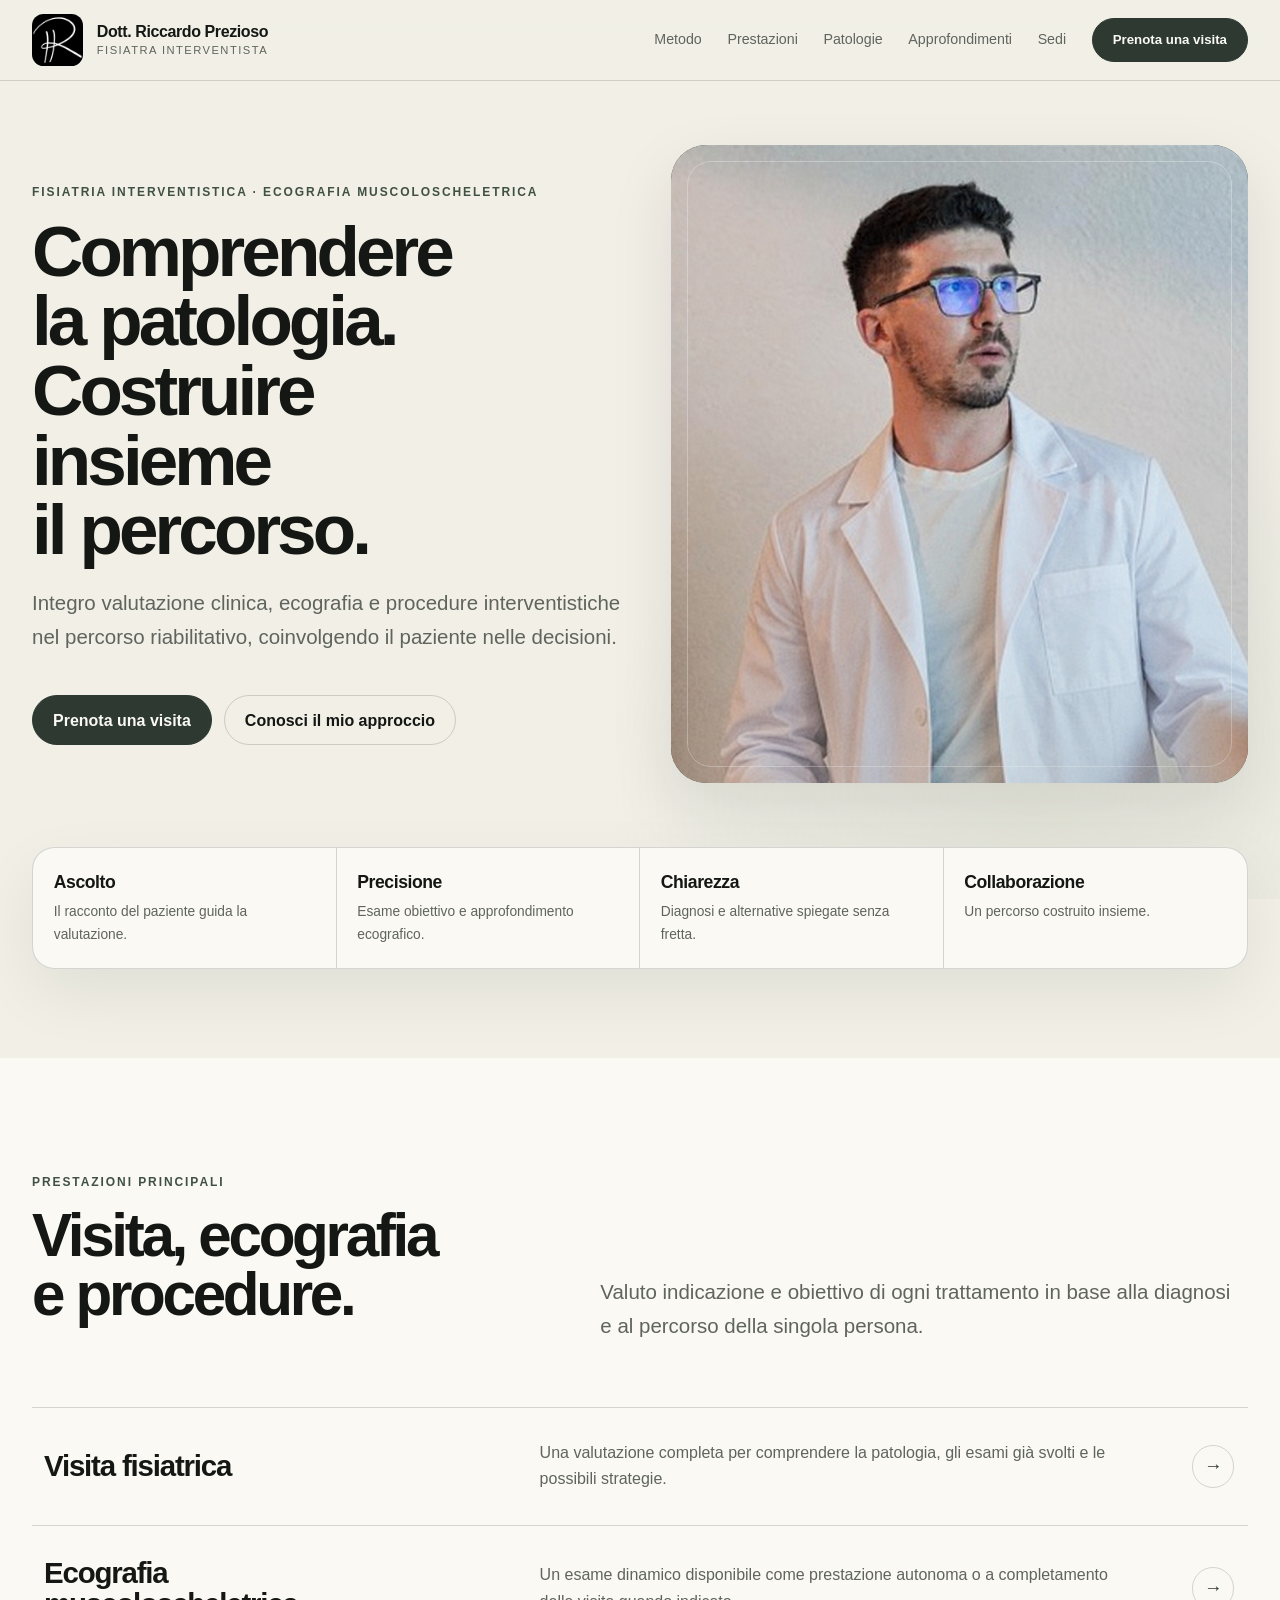
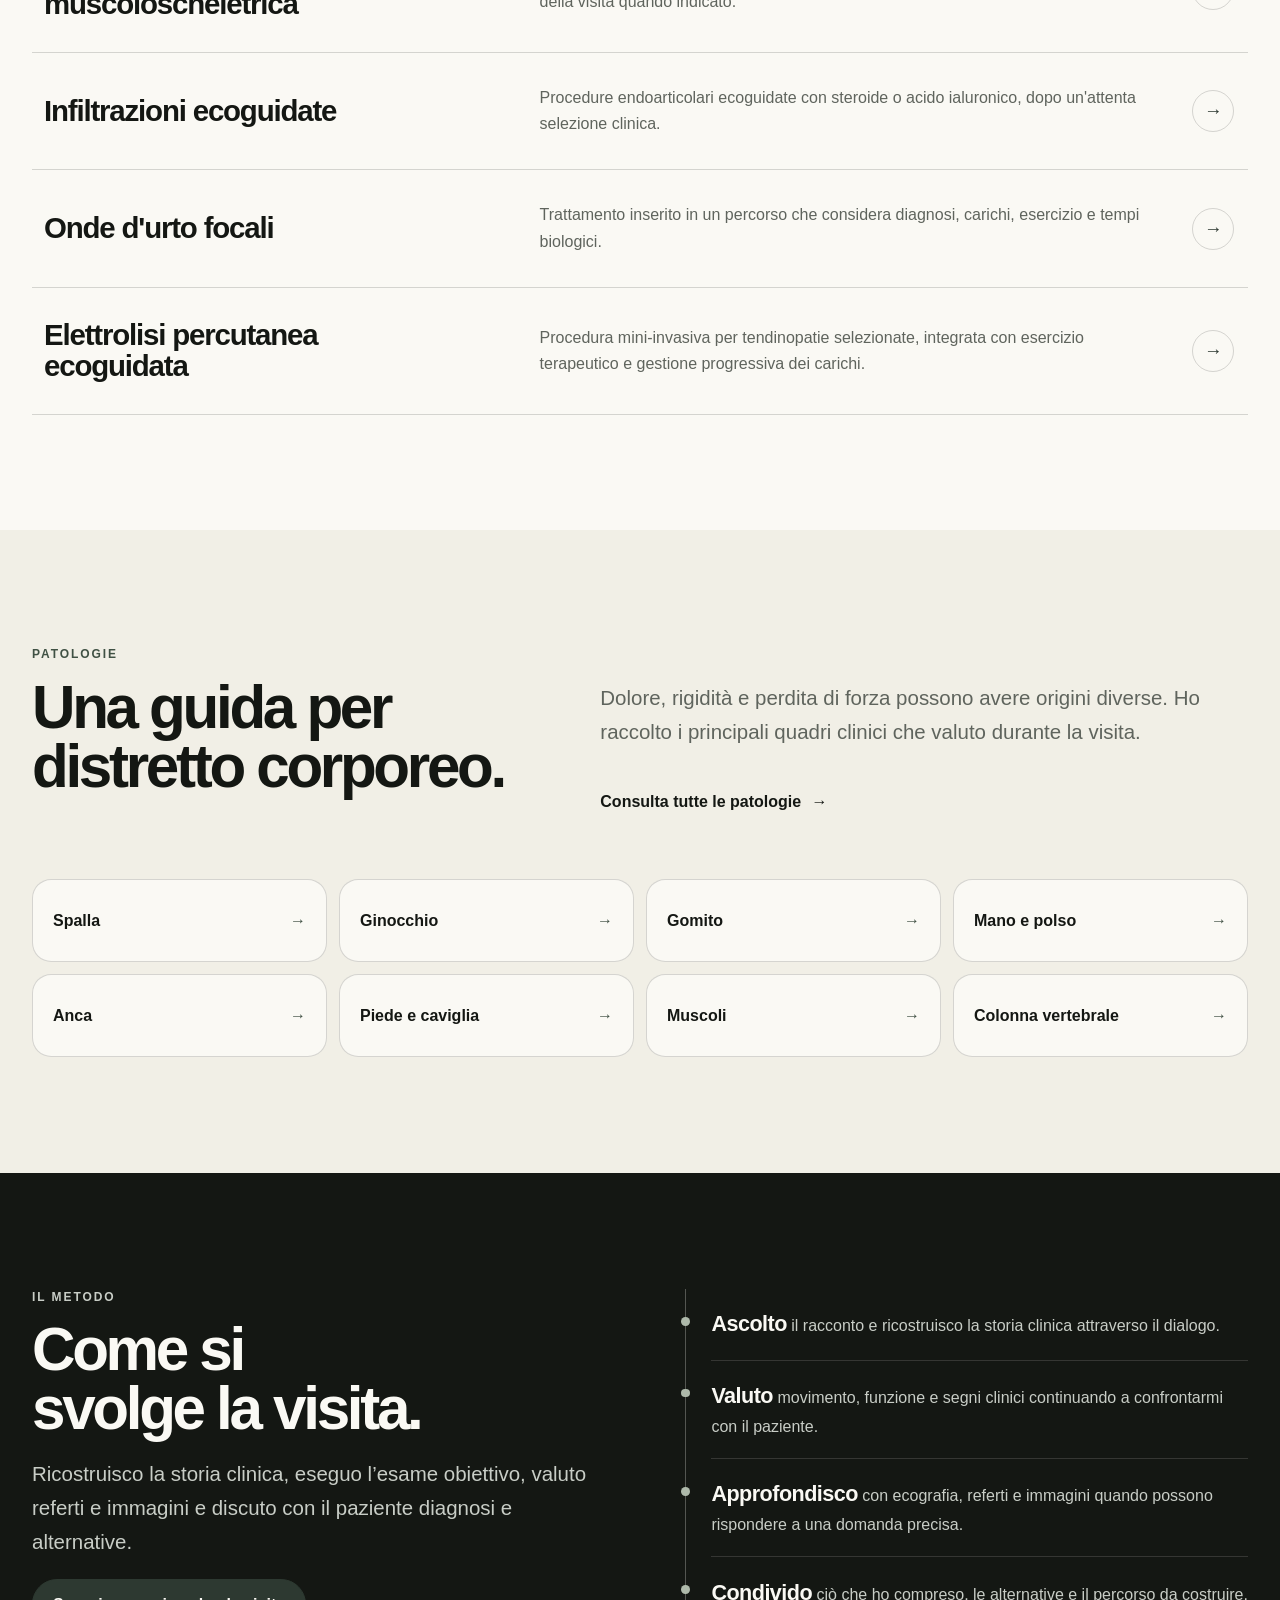
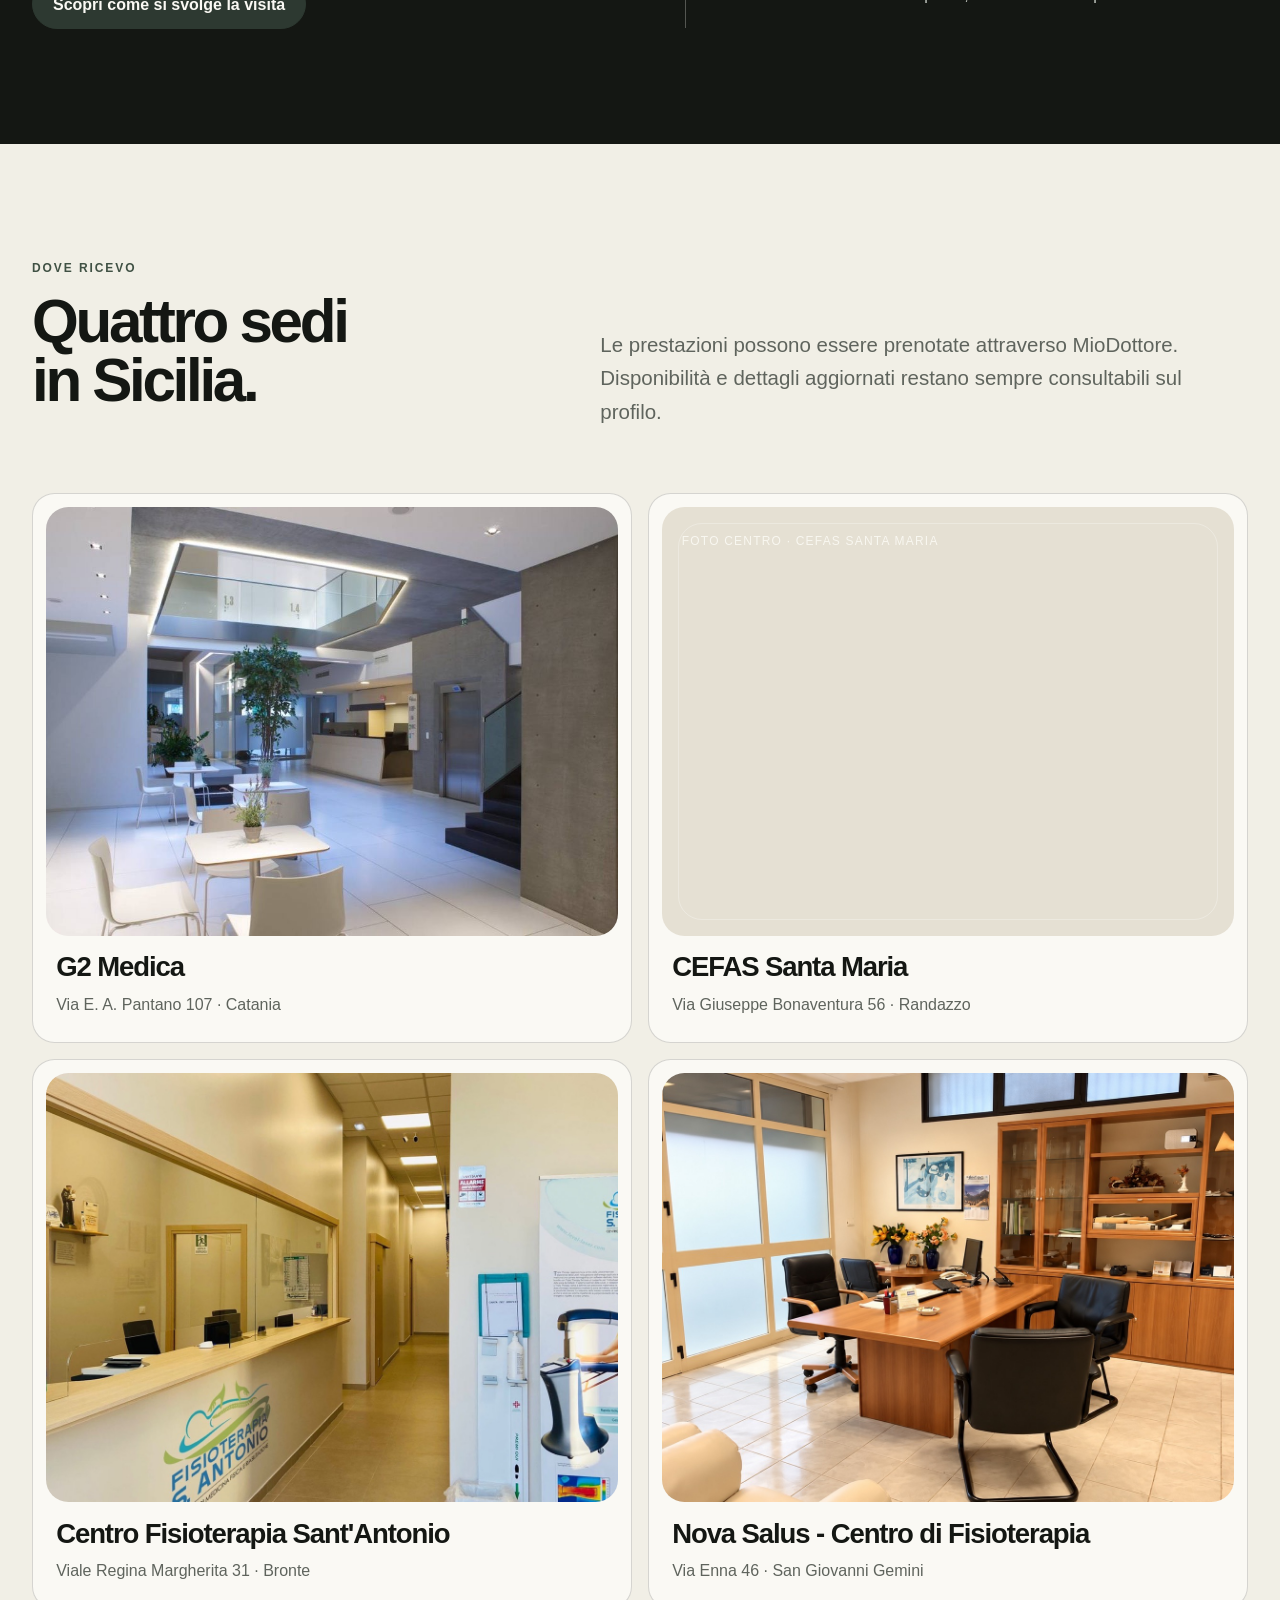
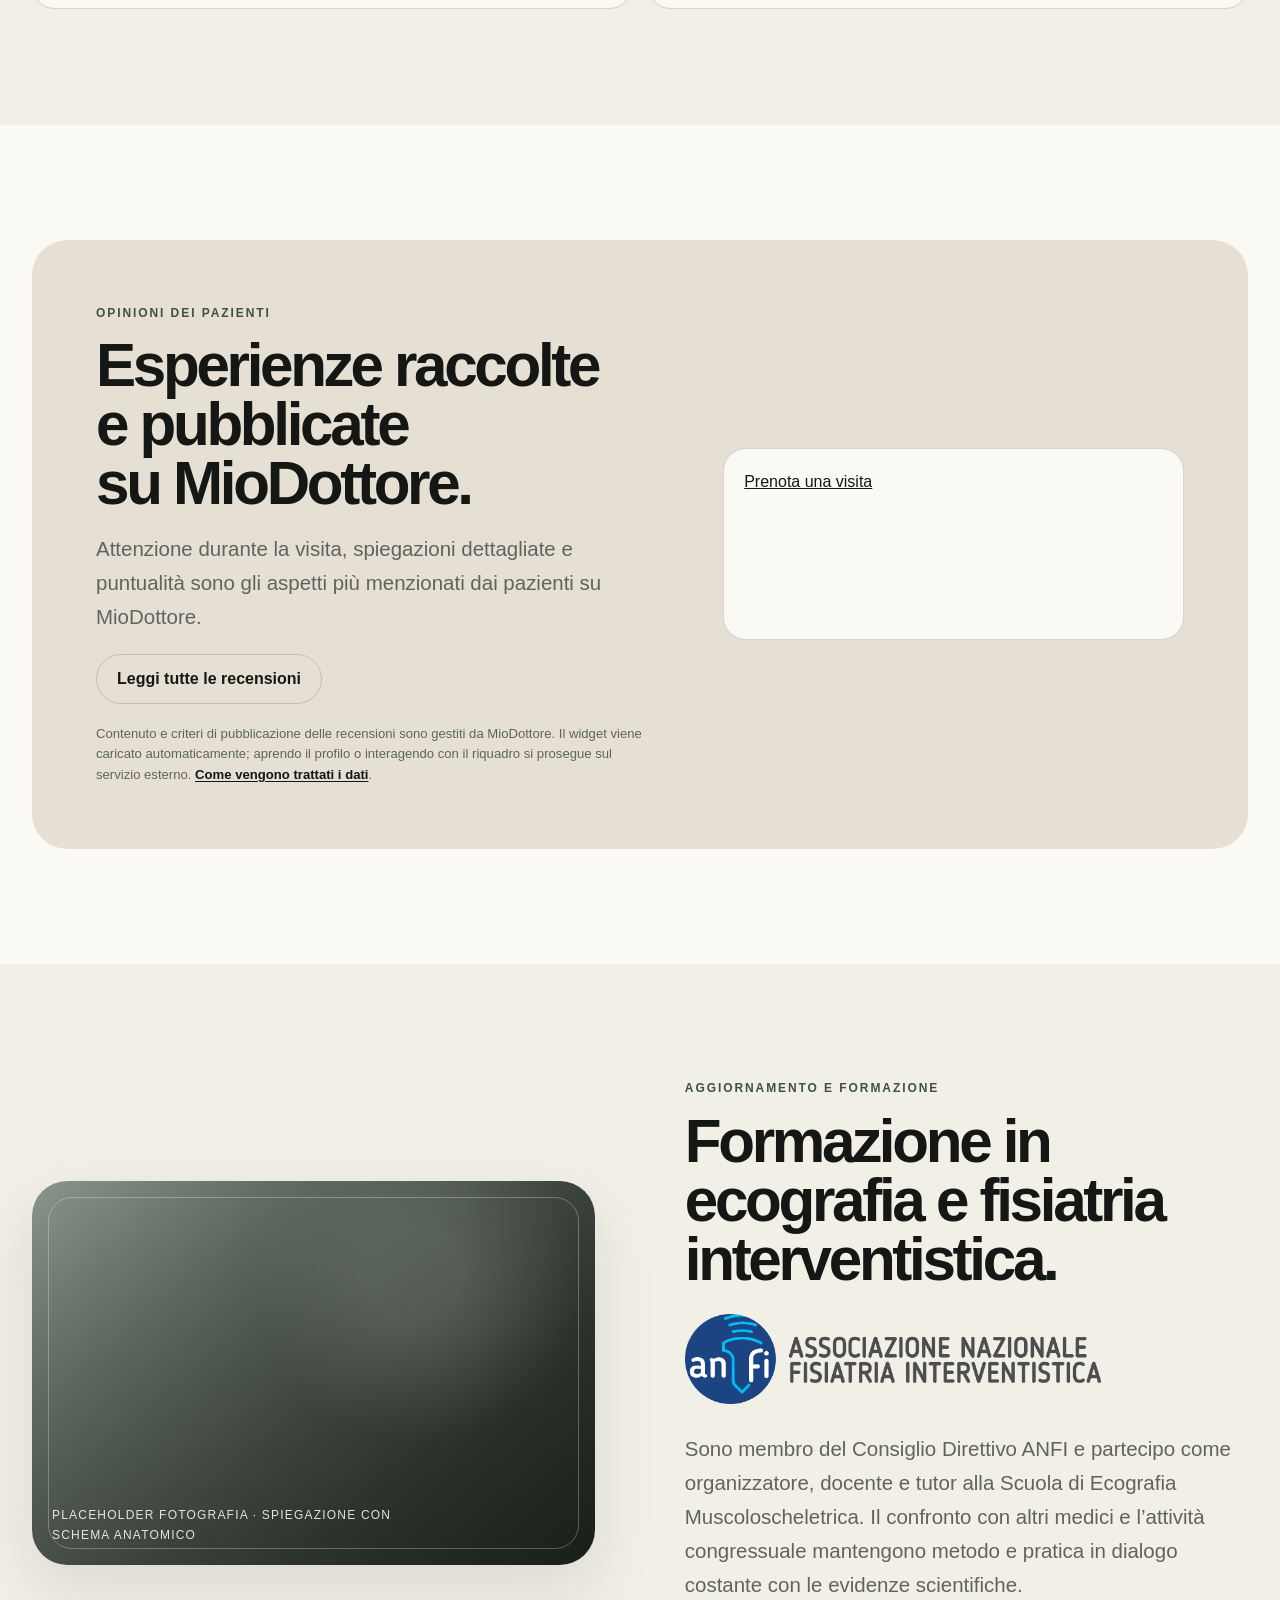
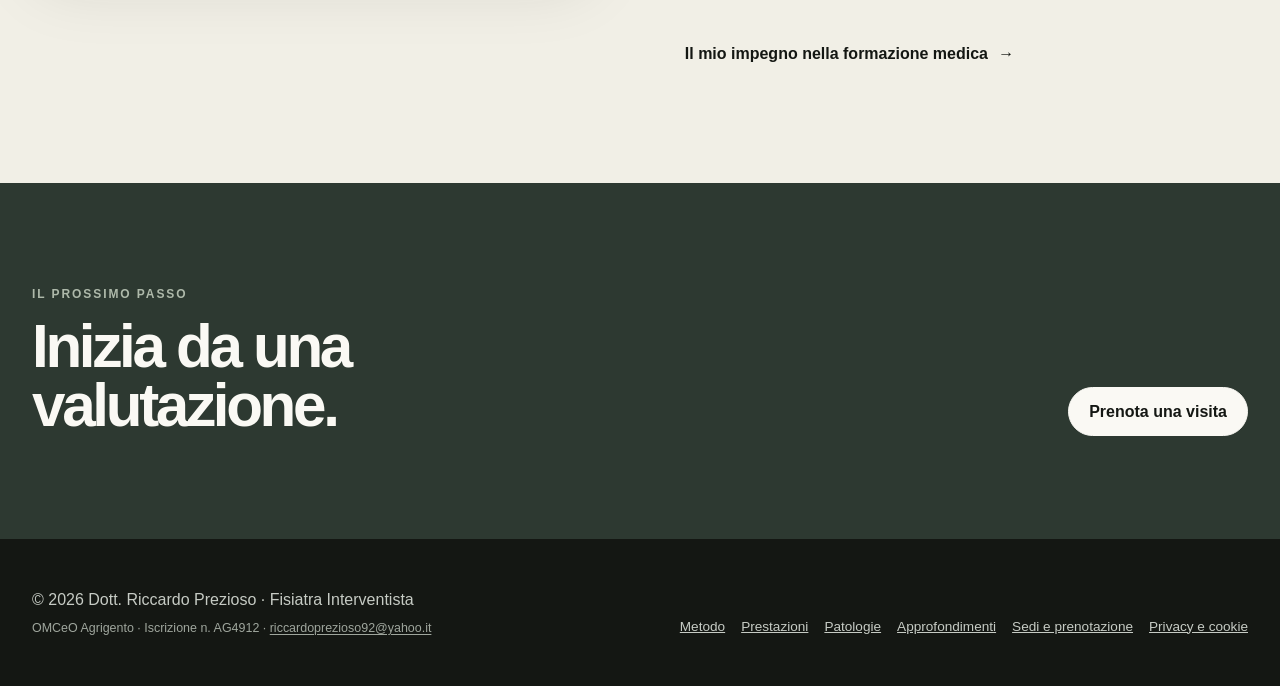
==== index.html @ 4aa58751 "Publish approved website snapshot" ====
<!doctype html>
<html lang="it">
  <head>
    <meta charset="utf-8">
    <meta name="viewport" content="width=device-width, initial-scale=1">
    <meta name="description" content="Valutazione fisiatrica, ecografia muscoloscheletrica e procedure ecoguidate integrate nel percorso riabilitativo.">
    <meta name="author" content="Dott. Riccardo Prezioso">
    <link rel="canonical" href="https://www.riccardoprezioso.it/">
    <title>Dott. Riccardo Prezioso — Fisiatra Interventista</title>
    <meta property="og:locale" content="it_IT">
    <meta property="og:type" content="website">
    <meta property="og:site_name" content="Dott. Riccardo Prezioso">
    <meta property="og:title" content="Dott. Riccardo Prezioso — Fisiatra Interventista">
    <meta property="og:description" content="Valutazione fisiatrica, ecografia muscoloscheletrica e procedure ecoguidate integrate nel percorso riabilitativo.">
    <meta property="og:url" content="https://www.riccardoprezioso.it/">
    <meta property="og:image" content="https://www.riccardoprezioso.it/assets/images/social/riccardo-prezioso-social-1200x630.jpg">
    <meta property="og:image:secure_url" content="https://www.riccardoprezioso.it/assets/images/social/riccardo-prezioso-social-1200x630.jpg">
    <meta property="og:image:type" content="image/jpeg">
    <meta property="og:image:width" content="1200">
    <meta property="og:image:height" content="630">
    <meta property="og:image:alt" content="Dott. Riccardo Prezioso in camice bianco con il monogramma PR e la qualifica Fisiatra Interventista">
    <meta name="twitter:card" content="summary_large_image">
    <meta name="twitter:title" content="Dott. Riccardo Prezioso — Fisiatra Interventista">
    <meta name="twitter:description" content="Valutazione fisiatrica, ecografia muscoloscheletrica e procedure ecoguidate integrate nel percorso riabilitativo.">
    <meta name="twitter:image" content="https://www.riccardoprezioso.it/assets/images/social/riccardo-prezioso-social-1200x630.jpg">
    <meta name="twitter:image:alt" content="Dott. Riccardo Prezioso in camice bianco con il monogramma PR e la qualifica Fisiatra Interventista">
    <link rel="icon" href="favicon.ico" sizes="any">
    <link rel="icon" type="image/png" sizes="32x32" href="assets/images/favicon-32.png">
    <link rel="icon" type="image/png" sizes="192x192" href="assets/images/icon-192.png">
    <link rel="apple-touch-icon" href="assets/images/apple-touch-icon.png">
    <meta name="theme-color" content="#141713">
    <script type="application/ld+json">
      {
        "@context": "https://schema.org",
        "@graph": [
          {
            "@type": "WebSite",
            "@id": "https://www.riccardoprezioso.it/#website",
            "url": "https://www.riccardoprezioso.it/",
            "name": "Dott. Riccardo Prezioso — Fisiatra Interventista",
            "inLanguage": "it-IT",
            "about": { "@id": "https://www.riccardoprezioso.it/#riccardo-prezioso" }
          },
          {
            "@type": ["Person", "IndividualPhysician"],
            "@id": "https://www.riccardoprezioso.it/#riccardo-prezioso",
            "name": "Dott. Riccardo Prezioso",
            "givenName": "Riccardo",
            "familyName": "Prezioso",
            "honorificPrefix": "Dott.",
            "jobTitle": "Medico specialista in Medicina Fisica e Riabilitativa · Fisiatra Interventista",
            "description": "Medico specialista in Medicina Fisica e Riabilitativa con particolare interesse per la valutazione e il trattamento conservativo delle patologie muscoloscheletriche.",
            "url": "https://www.riccardoprezioso.it/",
            "mainEntityOfPage": "https://www.riccardoprezioso.it/",
            "email": "mailto:riccardoprezioso92@yahoo.it",
            "image": {
              "@type": "ImageObject",
              "url": "https://www.riccardoprezioso.it/assets/images/riccardo-prezioso-camice.jpg",
              "width": 1254,
              "height": 1254
            },
            "logo": {
              "@type": "ImageObject",
              "url": "https://www.riccardoprezioso.it/assets/images/logo-riccardo-prezioso.jpg",
              "width": 512,
              "height": 512
            },
            "medicalSpecialty": "https://schema.org/Musculoskeletal",
            "sameAs": [
              "https://www.miodottore.it/profilo/riccardo-prezioso"
            ],
            "memberOf": [
              {
                "@type": "Organization",
                "name": "Ordine dei Medici Chirurghi e degli Odontoiatri della provincia di Agrigento",
                "alternateName": "OMCeO Agrigento"
              },
              {
                "@type": "Organization",
                "name": "Associazione Nazionale Fisiatria Interventistica",
                "alternateName": "ANFI",
                "url": "https://associazioneanfi.it/"
              }
            ],
            "identifier": {
              "@type": "PropertyValue",
              "propertyID": "Iscrizione OMCeO Agrigento",
              "value": "AG4912"
            },
            "knowsAbout": [
              "Medicina Fisica e Riabilitativa",
              "Fisiatria interventistica",
              "Ecografia muscoloscheletrica",
              "Infiltrazioni endoarticolari ecoguidate",
              "Onde d'urto focali",
              "Elettrolisi percutanea ecoguidata USGET"
            ],
            "practicesAt": [
              { "@id": "https://www.riccardoprezioso.it/sedi.html#g2-medica" },
              { "@id": "https://www.riccardoprezioso.it/sedi.html#cefas-santa-maria" },
              { "@id": "https://www.riccardoprezioso.it/sedi.html#sant-antonio" },
              { "@id": "https://www.riccardoprezioso.it/sedi.html#nova-salus" }
            ]
          },
          {
            "@type": "MedicalOrganization",
            "@id": "https://www.riccardoprezioso.it/sedi.html#g2-medica",
            "name": "G2 Medica",
            "url": "https://www.riccardoprezioso.it/sedi.html#g2-medica",
            "address": {
              "@type": "PostalAddress",
              "streetAddress": "Via E. A. Pantano 107",
              "addressLocality": "Catania",
              "addressCountry": "IT"
            }
          },
          {
            "@type": "MedicalOrganization",
            "@id": "https://www.riccardoprezioso.it/sedi.html#cefas-santa-maria",
            "name": "CEFAS Santa Maria",
            "url": "https://www.riccardoprezioso.it/sedi.html#cefas-santa-maria",
            "address": {
              "@type": "PostalAddress",
              "streetAddress": "Via Giuseppe Bonaventura 56",
              "addressLocality": "Randazzo",
              "addressCountry": "IT"
            }
          },
          {
            "@type": "MedicalOrganization",
            "@id": "https://www.riccardoprezioso.it/sedi.html#sant-antonio",
            "name": "Centro Fisioterapia Sant'Antonio",
            "url": "https://www.riccardoprezioso.it/sedi.html#sant-antonio",
            "address": {
              "@type": "PostalAddress",
              "streetAddress": "Viale Regina Margherita 31",
              "addressLocality": "Bronte",
              "addressCountry": "IT"
            }
          },
          {
            "@type": "MedicalOrganization",
            "@id": "https://www.riccardoprezioso.it/sedi.html#nova-salus",
            "name": "Nova Salus - Centro di Fisioterapia",
            "url": "https://www.riccardoprezioso.it/sedi.html#nova-salus",
            "address": {
              "@type": "PostalAddress",
              "streetAddress": "Via Enna 46",
              "addressLocality": "San Giovanni Gemini",
              "addressCountry": "IT"
            }
          }
        ]
      }
    </script>
    <link rel="stylesheet" href="assets/css/styles.css?v=20261026-2">
    <script src="assets/js/main.js?v=20261026-2" defer></script>
  </head>
  <body>
    <a class="skip-link" href="#contenuto">Vai al contenuto</a>

    <header class="site-header">
      <div class="container header-inner">
        <a class="brand" href="index.html" aria-label="Dott. Riccardo Prezioso, home">
          <img class="brand-mark" src="assets/images/logo-riccardo-prezioso.jpg" alt="" width="512" height="512" aria-hidden="true">
          <span class="brand-copy">
            <strong>Dott. Riccardo Prezioso</strong>
            <small>Fisiatra Interventista</small>
          </span>
        </a>
        <div class="header-actions">
          <a class="button mobile-booking-button" href="sedi.html#prenota">Prenota una visita</a>
          <button class="menu-toggle" type="button" aria-expanded="false" aria-controls="site-navigation">
            <span data-menu-toggle-text>Menu</span>
            <span class="menu-toggle-icon" aria-hidden="true"><span></span><span></span></span>
          </button>
        </div>
        <nav class="site-nav" id="site-navigation" aria-label="Navigazione principale" data-mobile-nav>
          <a class="nav-home" data-nav-link href="index.html">Home</a>
          <a data-nav-link href="metodo.html">Metodo</a>
          <a data-nav-link href="prestazioni.html">Prestazioni</a>
          <a data-nav-link href="patologie.html">Patologie</a>
          <a data-nav-link href="approfondimenti.html">Approfondimenti</a>
          <a data-nav-link href="sedi.html">Sedi</a>
          <a class="button" href="sedi.html#prenota">Prenota una visita</a>
        </nav>
      </div>
    </header>

    <main id="contenuto">
      <section class="hero">
        <div class="container hero-grid">
          <div class="hero-copy">
            <p class="eyebrow">Fisiatria interventistica · Ecografia muscoloscheletrica</p>
            <h1>Comprendere la patologia. Costruire insieme il percorso.</h1>
            <p class="lead">Integro valutazione clinica, ecografia e procedure interventistiche nel percorso riabilitativo, coinvolgendo il paziente nelle decisioni.</p>
            <div class="hero-actions">
              <a class="button" href="sedi.html#prenota">Prenota una visita</a>
              <a class="button secondary" href="metodo.html">Conosci il mio approccio</a>
            </div>
          </div>
          <figure class="profile-photo hero-profile-photo">
            <img src="assets/images/riccardo-prezioso-camice.jpg" alt="Dott. Riccardo Prezioso in camice bianco" width="1254" height="1254" fetchpriority="high">
          </figure>
        </div>
      </section>

      <section class="trust-strip" aria-label="Elementi principali del metodo">
        <div class="container trust-grid">
          <div class="trust-item"><strong>Ascolto</strong><span>Il racconto del paziente guida la valutazione.</span></div>
          <div class="trust-item"><strong>Precisione</strong><span>Esame obiettivo e approfondimento ecografico.</span></div>
          <div class="trust-item"><strong>Chiarezza</strong><span>Diagnosi e alternative spiegate senza fretta.</span></div>
          <div class="trust-item"><strong>Collaborazione</strong><span>Un percorso costruito insieme.</span></div>
        </div>
      </section>

      <section class="section surface" id="prestazioni">
        <div class="container">
          <div class="section-heading">
            <div>
              <p class="eyebrow">Prestazioni principali</p>
              <h2>Visita, ecografia e procedure.</h2>
            </div>
            <p class="lead">Valuto indicazione e obiettivo di ogni trattamento in base alla diagnosi e al percorso della singola persona.</p>
          </div>
          <div class="service-overview-list">
            <a class="service-overview-item" href="prestazioni.html#visita">
              <h3>Visita fisiatrica</h3>
              <p>Una valutazione completa per comprendere la patologia, gli esami già svolti e le possibili strategie.</p>
              <span class="service-overview-arrow" aria-hidden="true">→</span>
            </a>
            <a class="service-overview-item" href="prestazioni.html#ecografia">
              <h3>Ecografia muscoloscheletrica</h3>
              <p>Un esame dinamico disponibile come prestazione autonoma o a completamento della visita quando indicato.</p>
              <span class="service-overview-arrow" aria-hidden="true">→</span>
            </a>
            <a class="service-overview-item" href="prestazioni.html#infiltrazioni">
              <h3>Infiltrazioni ecoguidate</h3>
              <p>Procedure endoarticolari ecoguidate con steroide o acido ialuronico, dopo un'attenta selezione clinica.</p>
              <span class="service-overview-arrow" aria-hidden="true">→</span>
            </a>
            <a class="service-overview-item" href="prestazioni.html#onde-urto">
              <h3>Onde d'urto focali</h3>
              <p>Trattamento inserito in un percorso che considera diagnosi, carichi, esercizio e tempi biologici.</p>
              <span class="service-overview-arrow" aria-hidden="true">→</span>
            </a>
            <a class="service-overview-item" href="prestazioni.html#usget">
              <h3>Elettrolisi percutanea ecoguidata</h3>
              <p>Procedura mini-invasiva per tendinopatie selezionate, integrata con esercizio terapeutico e gestione progressiva dei carichi.</p>
              <span class="service-overview-arrow" aria-hidden="true">→</span>
            </a>
          </div>
        </div>
      </section>

      <section class="section pathology-preview" aria-labelledby="patologie-home-title">
        <div class="container">
          <div class="section-heading">
            <div>
              <p class="eyebrow">Patologie</p>
              <h2 id="patologie-home-title">Una guida per distretto corporeo.</h2>
            </div>
            <div>
              <p class="lead">Dolore, rigidità e perdita di forza possono avere origini diverse. Ho raccolto i principali quadri clinici che valuto durante la visita.</p>
              <a class="article-link" href="patologie.html">Consulta tutte le patologie <span>→</span></a>
            </div>
          </div>
          <div class="pathology-preview-grid">
            <a class="pathology-preview-link" href="patologie.html#spalla">Spalla</a>
            <a class="pathology-preview-link" href="patologie.html#ginocchio">Ginocchio</a>
            <a class="pathology-preview-link" href="patologie.html#gomito">Gomito</a>
            <a class="pathology-preview-link" href="patologie.html#mano-polso">Mano e polso</a>
            <a class="pathology-preview-link" href="patologie.html#anca">Anca</a>
            <a class="pathology-preview-link" href="patologie.html#piede-caviglia">Piede e caviglia</a>
            <a class="pathology-preview-link" href="patologie.html#muscoli">Muscoli</a>
            <a class="pathology-preview-link" href="patologie.html#colonna">Colonna vertebrale</a>
          </div>
        </div>
      </section>

      <section class="section dark">
        <div class="container split">
          <div>
            <p class="eyebrow">Il metodo</p>
            <h2>Come si svolge la visita.</h2>
            <p class="lead">Ricostruisco la storia clinica, eseguo l’esame obiettivo, valuto referti e immagini e discuto con il paziente diagnosi e alternative.</p>
            <a class="button" href="metodo.html">Scopri come si svolge la visita</a>
          </div>
          <div class="method-flow">
            <p><strong>Ascolto</strong> il racconto e ricostruisco la storia clinica attraverso il dialogo.</p>
            <p><strong>Valuto</strong> movimento, funzione e segni clinici continuando a confrontarmi con il paziente.</p>
            <p><strong>Approfondisco</strong> con ecografia, referti e immagini quando possono rispondere a una domanda precisa.</p>
            <p><strong>Condivido</strong> ciò che ho compreso, le alternative e il percorso da costruire.</p>
          </div>
        </div>
      </section>

      <section class="section" id="sedi">
        <div class="container">
          <div class="section-heading">
            <div>
              <p class="eyebrow">Dove ricevo</p>
              <h2>Quattro sedi in Sicilia.</h2>
            </div>
            <p class="lead">Le prestazioni possono essere prenotate attraverso MioDottore. Disponibilità e dettagli aggiornati restano sempre consultabili sul profilo.</p>
          </div>
          <div class="location-grid">
            <a class="location-card" href="sedi.html?sede=catania#prenota" aria-label="Consulta sede e disponibilità a Catania">
              <figure class="center-photo"><img src="assets/images/centro-g2-medica.jpg" alt="Area di accoglienza interna di G2 Medica" width="912" height="684" loading="lazy"></figure>
              <div class="location-copy"><h3>G2 Medica</h3><p>Via E. A. Pantano 107 · Catania</p></div>
            </a>
            <a class="location-card" href="sedi.html?sede=randazzo#prenota" aria-label="Consulta sede e disponibilità a Randazzo">
              <div class="photo-placeholder center-photo" role="img" aria-label="Placeholder fotografia di CEFAS Santa Maria"><span>Foto centro · CEFAS Santa Maria</span></div>
              <div class="location-copy"><h3>CEFAS Santa Maria</h3><p>Via Giuseppe Bonaventura 56 · Randazzo</p></div>
            </a>
            <a class="location-card" href="sedi.html?sede=bronte#prenota" aria-label="Consulta sede e disponibilità a Bronte">
              <figure class="center-photo"><img src="assets/images/centro-sant-antonio.jpg" alt="Reception del Centro Fisioterapia Sant'Antonio" width="1200" height="900" loading="lazy"></figure>
              <div class="location-copy"><h3>Centro Fisioterapia Sant'Antonio</h3><p>Viale Regina Margherita 31 · Bronte</p></div>
            </a>
            <a class="location-card" href="sedi.html?sede=san-giovanni-gemini#prenota" aria-label="Consulta sede e disponibilità a San Giovanni Gemini">
              <figure class="center-photo"><img src="assets/images/centro-nova-salus.jpg" alt="Studio medico di Nova Salus" width="1200" height="900" loading="lazy"></figure>
              <div class="location-copy"><h3>Nova Salus - Centro di Fisioterapia</h3><p>Via Enna 46 · San Giovanni Gemini</p></div>
            </a>
          </div>
        </div>
      </section>

      <section class="section surface">
        <div class="container review-panel">
          <div>
            <p class="eyebrow">Opinioni dei pazienti</p>
            <h2>Esperienze raccolte e pubblicate su MioDottore.</h2>
            <p class="lead">Attenzione durante la visita, spiegazioni dettagliate e puntualità sono gli aspetti più menzionati dai pazienti su MioDottore.</p>
            <a class="button secondary" href="https://www.miodottore.it/profilo/riccardo-prezioso" target="_blank" rel="nofollow external noopener noreferrer">Leggi tutte le recensioni</a>
            <p class="external-service-note">Contenuto e criteri di pubblicazione delle recensioni sono gestiti da MioDottore. Il widget viene caricato automaticamente; aprendo il profilo o interagendo con il riquadro si prosegue sul servizio esterno. <a href="privacy.html#miodottore">Come vengono trattati i dati</a>.</p>
          </div>
          <div class="widget-frame">
            <a id="zl-url" class="zl-url" href="https://www.miodottore.it/profilo/riccardo-prezioso" rel="nofollow" data-zlw-doctor="riccardo-prezioso" data-zlw-type="certificate" data-zlw-opinion="false" data-zlw-hide-branding="true" data-zlw-saas-only="true" data-zlw-a11y-title="Widget di prenotazione visite mediche">Prenota una visita</a>
            <script>!function($_x,_s,id){var js,fjs=$_x.getElementsByTagName(_s)[0];if(!$_x.getElementById(id)){js=$_x.createElement(_s);js.id=id;js.src="https://platform.docplanner.com/js/widget.js";fjs.parentNode.insertBefore(js,fjs);}}(document,"script","zl-widget-s");</script>
          </div>
        </div>
      </section>

      <section class="section">
        <div class="container split">
          <div class="photo-placeholder" role="img" aria-label="Placeholder fotografia durante una spiegazione clinica"><span>Placeholder fotografia · spiegazione con schema anatomico</span></div>
          <div>
            <p class="eyebrow">Aggiornamento e formazione</p>
            <h2>Formazione in ecografia e fisiatria interventistica.</h2>
            <img class="home-training-logo" src="assets/images/logo-anfi.png" alt="Associazione Nazionale Fisiatria Interventistica" width="687" height="150" loading="lazy" decoding="async">
            <p class="lead">Sono membro del Consiglio Direttivo ANFI e partecipo come organizzatore, docente e tutor alla Scuola di Ecografia Muscoloscheletrica. Il confronto con altri medici e l’attività congressuale mantengono metodo e pratica in dialogo costante con le evidenze scientifiche.</p>
            <a class="article-link" href="metodo.html#formazione">Il mio impegno nella formazione medica <span aria-hidden="true">→</span></a>
          </div>
        </div>
      </section>

      <section class="cta-band">
        <div class="container cta-inner">
          <div>
            <p class="eyebrow">Il prossimo passo</p>
            <h2>Inizia da una valutazione.</h2>
          </div>
          <a class="button" href="sedi.html#prenota">Prenota una visita</a>
        </div>
      </section>
    </main>

    <footer class="site-footer">
      <div class="container footer-grid">
        <div class="footer-identity">
          <p>© 2026 Dott. Riccardo Prezioso · Fisiatra Interventista</p>
          <p class="footer-meta">OMCeO Agrigento · Iscrizione n. AG4912 · <a href="mailto:riccardoprezioso92@yahoo.it">riccardoprezioso92@yahoo.it</a></p>
        </div>
        <nav class="footer-links" aria-label="Link nel piè di pagina">
          <a href="metodo.html">Metodo</a>
          <a href="prestazioni.html">Prestazioni</a>
          <a href="patologie.html">Patologie</a>
          <a href="approfondimenti.html">Approfondimenti</a>
          <a href="sedi.html">Sedi e prenotazione</a>
          <a href="privacy.html">Privacy e cookie</a>
        </nav>
      </div>
    </footer>
  </body>
</html>
---- assets/css/styles.css ----
:root {
  --ink: #141713;
  --paper: #f1efe6;
  --paper-deep: #e5e0d3;
  --surface: #faf9f4;
  --olive: #405144;
  --olive-dark: #2d3931;
  --sage: #aeb9aa;
  --sand: #cdbfae;
  --line: rgba(20, 23, 19, 0.16);
  --muted: #5f645d;
  --sans: "Helvetica Neue", Helvetica, Inter, ui-sans-serif, -apple-system, BlinkMacSystemFont, "Segoe UI", sans-serif;
  --display: "Helvetica Neue", Helvetica, Inter, ui-sans-serif, -apple-system, BlinkMacSystemFont, "Segoe UI", sans-serif;
  --content: 76rem;
  --radius-sm: 0.8rem;
  --radius-md: 1.4rem;
  --radius-lg: 2.2rem;
  --shadow: 0 1.5rem 4rem rgba(25, 34, 27, 0.1);
}

*,
*::before,
*::after {
  box-sizing: border-box;
}

html {
  scroll-behavior: smooth;
}

body {
  margin: 0;
  color: var(--ink);
  background: var(--paper);
  font-family: var(--sans);
  font-size: 1rem;
  line-height: 1.65;
  -webkit-font-smoothing: antialiased;
  overflow-x: hidden;
}

a {
  color: inherit;
}

img {
  display: block;
  max-width: 100%;
}

button,
a {
  -webkit-tap-highlight-color: transparent;
}

:focus-visible {
  outline: 3px solid #7d947f;
  outline-offset: 4px;
}

.skip-link {
  position: fixed;
  top: 0.75rem;
  left: 0.75rem;
  z-index: 100;
  padding: 0.75rem 1rem;
  color: var(--surface);
  background: var(--ink);
  border-radius: 999px;
  transform: translateY(-180%);
}

.skip-link:focus {
  transform: translateY(0);
}

.container {
  width: min(calc(100% - 2rem), var(--content));
  margin-inline: auto;
}

.site-header {
  position: sticky;
  top: 0;
  z-index: 50;
  padding: 0.9rem 0;
  background: color-mix(in srgb, var(--paper) 88%, transparent);
  border-bottom: 1px solid var(--line);
  backdrop-filter: blur(18px);
  transition: padding 240ms ease, background 240ms ease, box-shadow 240ms ease;
}

.site-header.is-scrolled {
  padding-block: 0.6rem;
  background: color-mix(in srgb, var(--paper) 94%, transparent);
  box-shadow: 0 0.65rem 2rem rgba(20, 23, 19, 0.06);
}

.header-inner {
  display: flex;
  align-items: center;
  justify-content: space-between;
  gap: 1.25rem;
}

.brand {
  display: inline-flex;
  align-items: center;
  gap: 0.85rem;
  color: inherit;
  text-decoration: none;
}

.brand-mark {
  display: block;
  width: 3.2rem;
  height: 3.2rem;
  flex: 0 0 3.2rem;
  object-fit: cover;
  background: var(--ink);
  border-radius: 0.72rem;
}

.brand-copy {
  display: grid;
  line-height: 1.1;
}

.brand-copy strong {
  font-family: var(--display);
  font-size: 1rem;
  font-weight: 600;
  letter-spacing: -0.025em;
}

.brand-copy small {
  margin-top: 0.23rem;
  color: var(--muted);
  font-size: 0.7rem;
  letter-spacing: 0.13em;
  text-transform: uppercase;
}

.site-nav {
  display: flex;
  align-items: center;
  justify-content: flex-end;
  gap: clamp(0.8rem, 2vw, 1.7rem);
}

.nav-home,
.header-actions,
.menu-toggle {
  display: none;
}

.site-nav a {
  color: var(--muted);
  font-size: 0.89rem;
  text-decoration: none;
}

.site-nav a:hover,
.site-nav a[aria-current="page"] {
  color: var(--ink);
}

.button,
.button-link {
  display: inline-flex;
  min-height: 3.1rem;
  align-items: center;
  justify-content: center;
  gap: 0.55rem;
  padding: 0.8rem 1.25rem;
  color: var(--surface);
  background: var(--olive-dark);
  border: 1px solid var(--olive-dark);
  border-radius: 999px;
  font-weight: 650;
  line-height: 1.2;
  text-decoration: none;
  transition: transform 160ms ease, background 160ms ease;
}

.button:hover,
.button-link:hover {
  background: var(--ink);
  transform: translateY(-2px);
}

.button.secondary {
  color: var(--ink);
  background: transparent;
  border-color: var(--line);
}

.button.secondary:hover {
  color: var(--surface);
  background: var(--ink);
}

.site-nav .button {
  min-height: 2.65rem;
  color: var(--surface);
  font-size: 0.83rem;
}

.header-actions {
  align-items: center;
  gap: 0.5rem;
  margin-left: auto;
}

.mobile-booking-button {
  min-height: 2.65rem;
  padding: 0.7rem 1rem;
  font-size: 0.8rem;
  white-space: nowrap;
}

.menu-toggle {
  min-height: 2.65rem;
  align-items: center;
  justify-content: center;
  gap: 0.55rem;
  padding: 0.65rem 0.85rem;
  color: var(--ink);
  background: transparent;
  border: 1px solid var(--line);
  border-radius: 999px;
  font: inherit;
  font-size: 0.8rem;
  font-weight: 650;
  cursor: pointer;
}

.menu-toggle:hover {
  border-color: var(--olive);
}

.menu-toggle-icon {
  position: relative;
  display: block;
  width: 1rem;
  height: 0.75rem;
}

.menu-toggle-icon span {
  position: absolute;
  left: 0;
  width: 100%;
  height: 1.5px;
  background: currentColor;
  transition: top 180ms ease, transform 180ms ease;
}

.menu-toggle-icon span:first-child {
  top: 0.16rem;
}

.menu-toggle-icon span:last-child {
  top: 0.55rem;
}

.menu-toggle[aria-expanded="true"] .menu-toggle-icon span:first-child {
  top: 0.36rem;
  transform: rotate(45deg);
}

.menu-toggle[aria-expanded="true"] .menu-toggle-icon span:last-child {
  top: 0.36rem;
  transform: rotate(-45deg);
}

.eyebrow {
  margin: 0 0 0.85rem;
  color: var(--olive);
  font-size: 0.75rem;
  font-weight: 700;
  letter-spacing: 0.16em;
  text-transform: uppercase;
}

h1,
h2,
h3,
p {
  margin-top: 0;
}

h1,
h2,
h3 {
  font-family: var(--display);
  font-weight: 600;
  line-height: 0.98;
  letter-spacing: -0.055em;
  text-wrap: balance;
}

h1 {
  max-width: 11.5ch;
  margin-bottom: 1.35rem;
  font-size: clamp(3.1rem, 5.55vw, 5.8rem);
}

h2 {
  max-width: 17ch;
  margin-bottom: 1.15rem;
  font-size: clamp(2.35rem, 4.7vw, 4.65rem);
}

h3 {
  margin-bottom: 0.65rem;
  font-size: clamp(1.35rem, 2.15vw, 2rem);
  letter-spacing: -0.04em;
}

.lead {
  max-width: 40rem;
  color: var(--muted);
  font-size: clamp(1.05rem, 1.6vw, 1.28rem);
}

.hero {
  position: relative;
  overflow: hidden;
  padding: clamp(2rem, 5vw, 4.5rem) 0 clamp(5rem, 9vw, 9rem);
}

.hero::after {
  position: absolute;
  right: -15vw;
  bottom: -20rem;
  width: 55rem;
  aspect-ratio: 1;
  background: radial-gradient(circle, rgba(174, 185, 170, 0.2), transparent 68%);
  content: "";
  pointer-events: none;
}

.hero-grid {
  display: grid;
  grid-template-columns: minmax(0, 1.02fr) minmax(24rem, 0.98fr);
  align-items: stretch;
  gap: clamp(1.2rem, 3vw, 3rem);
}

.hero-copy {
  display: flex;
  min-height: 36rem;
  flex-direction: column;
  justify-content: center;
  padding: clamp(1rem, 3vw, 2.4rem) 0;
  min-width: 0;
}

.hero-actions {
  display: flex;
  flex-wrap: wrap;
  gap: 0.75rem;
  margin-top: 1.3rem;
}

.photo-placeholder,
.profile-photo {
  position: relative;
  display: grid;
  min-height: 24rem;
  overflow: hidden;
  place-items: end start;
  padding: 1.25rem;
  color: rgba(250, 249, 244, 0.88);
  background:
    linear-gradient(145deg, rgba(20, 23, 19, 0.12), rgba(20, 23, 19, 0.74)),
    radial-gradient(circle at 68% 25%, #849184 0 10%, transparent 34%),
    linear-gradient(135deg, #9aa79d, #29362e);
  border-radius: var(--radius-lg);
  box-shadow: var(--shadow);
  min-width: 0;
  transform: translate3d(0, var(--photo-shift, 0), 0);
  transition: transform 120ms linear, box-shadow 300ms ease;
}

.profile-photo {
  margin: 0;
  padding: 0;
  background: var(--olive-dark);
}

.profile-photo img {
  width: 100%;
  height: 100%;
  object-fit: cover;
}

.hero-profile-photo img {
  object-position: 49% 42%;
}

.method-profile-photo {
  width: 100%;
  aspect-ratio: 1 / 1;
}

.method-profile-photo img {
  object-position: 50% 38%;
}

.photo-placeholder::before,
.profile-photo::after {
  position: absolute;
  inset: 1rem;
  border: 1px solid rgba(255, 255, 255, 0.28);
  border-radius: calc(var(--radius-lg) - 0.7rem);
  content: "";
  pointer-events: none;
}

.photo-placeholder span {
  position: relative;
  max-width: 23rem;
  font-size: 0.75rem;
  letter-spacing: 0.1em;
  text-transform: uppercase;
}

.center-photo {
  position: relative;
  display: block;
  min-height: 13rem;
  aspect-ratio: 4 / 3;
  overflow: hidden;
  margin: 0;
  background: var(--paper-deep);
  border-radius: var(--radius-md);
}

.center-photo img,
.booking-location-photo img {
  width: 100%;
  height: 100%;
  display: block;
  object-fit: cover;
}

.photo-placeholder.center-photo {
  min-height: 13rem;
  border-radius: var(--radius-md);
  box-shadow: none;
}

.trust-strip {
  position: relative;
  z-index: 2;
  margin-top: -3.25rem;
  padding-bottom: clamp(4rem, 7vw, 7rem);
}

.trust-grid {
  display: grid;
  grid-template-columns: repeat(4, 1fr);
  overflow: hidden;
  background: var(--surface);
  border: 1px solid var(--line);
  border-radius: var(--radius-md);
  box-shadow: 0 1.5rem 4rem rgba(20, 23, 19, 0.07);
}

.trust-item {
  padding: 1.3rem;
  border-right: 1px solid var(--line);
}

.trust-item:last-child {
  border-right: 0;
}

.trust-item strong,
.trust-item span {
  display: block;
}

.trust-item strong {
  margin-bottom: 0.25rem;
  font-family: var(--display);
  font-size: 1.1rem;
  font-weight: 650;
  letter-spacing: -0.025em;
}

.trust-item span {
  color: var(--muted);
  font-size: 0.86rem;
}

.section {
  position: relative;
  isolation: isolate;
  padding: clamp(4.5rem, 9vw, 9rem) 0;
}

.section > .container {
  position: relative;
  z-index: 1;
}

.section::before {
  position: absolute;
  inset: 0;
  z-index: 0;
  background: radial-gradient(circle at 90% 15%, rgba(174, 185, 170, 0.12), transparent 34%);
  content: "";
  opacity: 0;
  transition: opacity 900ms ease;
  pointer-events: none;
}

.section.is-in-view::before {
  opacity: 1;
}

.section.surface {
  background: var(--surface);
}

.section.dark {
  color: var(--surface);
  background: var(--ink);
}

.section.dark .eyebrow,
.section.dark .lead,
.section.dark p {
  color: #c8cdc6;
}

.section-heading {
  display: grid;
  grid-template-columns: 0.85fr 1.15fr;
  gap: clamp(2rem, 7vw, 7rem);
  align-items: end;
  margin-bottom: clamp(2.5rem, 5vw, 5rem);
}

.section-heading > * {
  margin-bottom: 0;
}

.service-overview-list {
  border-top: 1px solid var(--line);
}

.service-overview-item {
  display: grid;
  grid-template-columns: minmax(15rem, 0.85fr) minmax(0, 1.15fr) 2.75rem;
  gap: clamp(1.5rem, 4vw, 4rem);
  align-items: center;
  padding: clamp(1.5rem, 2.5vw, 2.15rem) clamp(0.15rem, 1vw, 0.75rem);
  color: var(--ink);
  border-bottom: 1px solid var(--line);
  text-decoration: none;
  transition: background 220ms ease, padding 300ms cubic-bezier(0.22, 1, 0.36, 1);
}

.service-overview-item h3,
.service-overview-item p {
  margin: 0;
}

.service-overview-item h3 {
  max-width: 19ch;
  font-size: clamp(1.55rem, 2.3vw, 2.25rem);
  line-height: 1.05;
}

.service-overview-item p {
  max-width: 45rem;
  color: var(--muted);
  line-height: 1.65;
}

.service-overview-arrow {
  display: inline-grid;
  width: 2.65rem;
  height: 2.65rem;
  place-items: center;
  color: var(--olive-dark);
  border: 1px solid var(--line);
  border-radius: 50%;
  font-size: 1.15rem;
  transition: color 180ms ease, background 180ms ease, border-color 180ms ease, transform 240ms ease;
}

.service-overview-item:hover {
  padding-right: 1.1rem;
  padding-left: 1.1rem;
  background: rgba(43, 63, 52, 0.045);
}

.service-overview-item:hover .service-overview-arrow {
  color: var(--surface);
  background: var(--olive-dark);
  border-color: var(--olive-dark);
  transform: translateX(0.18rem);
}

.service-overview-item:focus-visible {
  outline: 3px solid rgba(43, 63, 52, 0.28);
  outline-offset: 4px;
}

.method-flow {
  position: relative;
  display: grid;
  gap: 0;
  padding-left: 1.6rem;
  border-left: 1px solid rgba(250, 249, 244, 0.28);
}

.method-flow p {
  position: relative;
  margin: 0;
  padding: 1.1rem 0;
  color: #bfc5bd;
  border-bottom: 1px solid rgba(250, 249, 244, 0.14);
}

.method-flow p:last-child {
  border-bottom: 0;
}

.method-flow p::before {
  position: absolute;
  top: 1.75rem;
  left: calc(-1.6rem - 0.3rem);
  width: 0.55rem;
  height: 0.55rem;
  background: var(--sage);
  border-radius: 50%;
  content: "";
}

.method-flow strong {
  color: var(--surface);
  font-family: var(--display);
  font-size: 1.35rem;
  font-weight: 650;
  letter-spacing: -0.025em;
}

.split {
  display: grid;
  grid-template-columns: 1fr 1fr;
  gap: clamp(2.5rem, 7vw, 7rem);
  align-items: center;
}

.steps {
  margin: 0;
  padding: 0;
  list-style: none;
  counter-reset: visit-step;
}

.steps li {
  display: grid;
  grid-template-columns: 3.4rem 1fr;
  gap: 1rem;
  padding: 1.2rem 0;
  border-top: 1px solid rgba(250, 249, 244, 0.2);
  counter-increment: visit-step;
}

.steps li::before {
  color: var(--sage);
  content: "0" counter(visit-step);
  font-size: 0.75rem;
  font-weight: 700;
  letter-spacing: 0.14em;
}

.steps strong {
  display: block;
  margin-bottom: 0.25rem;
  color: var(--surface);
  font-family: var(--display);
  font-size: 1.35rem;
  font-weight: 600;
  letter-spacing: -0.035em;
}

.steps span {
  color: #b5bbb3;
}

.location-grid {
  display: grid;
  grid-template-columns: repeat(2, 1fr);
  gap: 1rem;
}

.location-card {
  display: block;
  padding: 0.8rem;
  color: inherit;
  background: var(--surface);
  border: 1px solid var(--line);
  border-radius: var(--radius-md);
  text-decoration: none;
  transition: transform 320ms cubic-bezier(0.22, 1, 0.36, 1), box-shadow 320ms ease;
}

.location-card:hover {
  box-shadow: var(--shadow);
  transform: translateY(-6px);
}

.location-copy {
  padding: 1.15rem 0.65rem 0.7rem;
}

.location-copy p {
  margin-bottom: 0;
  color: var(--muted);
}

.location-actions {
  display: flex;
  flex-wrap: wrap;
  align-items: center;
  gap: 0.7rem 1.15rem;
  margin-top: 0.85rem;
}

.location-phone-link,
.location-map-link {
  display: inline-flex;
  align-items: center;
  gap: 0.45rem;
  color: var(--olive-dark);
  font-size: 0.86rem;
  font-weight: 700;
  white-space: nowrap;
  text-decoration: none;
}

.location-phone-link {
  padding: 0.48rem 0.72rem;
  background: var(--paper-deep);
  border-radius: 999px;
}

.location-phone-link:hover {
  background: var(--sage-soft);
}

.location-map-link span {
  transition: transform 180ms ease;
}

.location-map-link:hover span {
  transform: translate(0.18rem, -0.18rem);
}

.visit-prep-section {
  background: var(--paper);
}

.visit-prep-heading {
  margin-bottom: clamp(1.5rem, 3vw, 2.5rem);
}

.visit-prep-heading .eyebrow {
  margin-bottom: 0.45rem;
}

.visit-prep-heading h2 {
  margin-bottom: 0;
}

.visit-prep-grid {
  display: grid;
  grid-template-columns: repeat(2, minmax(0, 1fr));
  gap: 0.8rem;
}

.visit-prep-item {
  align-self: start;
  background: var(--surface);
  border: 1px solid var(--line);
  border-radius: var(--radius-sm);
  overflow: hidden;
}

.visit-prep-item summary {
  display: grid;
  grid-template-columns: minmax(0, 1fr) 1.6rem;
  align-items: center;
  gap: 1rem;
  min-height: 4.75rem;
  padding: 1rem 1.2rem;
  color: var(--ink);
  font-size: 1rem;
  font-weight: 700;
  line-height: 1.35;
  list-style: none;
  cursor: pointer;
}

.visit-prep-item summary::-webkit-details-marker {
  display: none;
}

.visit-prep-item summary::after {
  display: grid;
  width: 1.6rem;
  height: 1.6rem;
  place-items: center;
  color: var(--olive-dark);
  background: var(--paper-deep);
  border-radius: 50%;
  content: "+";
  font-size: 1.15rem;
  font-weight: 500;
  line-height: 1;
  transition: color 180ms ease, background 180ms ease, transform 180ms ease;
}

.visit-prep-item summary:hover::after,
.visit-prep-item summary:focus-visible::after,
.visit-prep-item[open] summary::after {
  color: var(--surface);
  background: var(--olive-dark);
}

.visit-prep-item[open] summary::after {
  transform: rotate(45deg);
}

.visit-prep-item p {
  margin: 0;
  padding: 0 1.2rem 1.2rem;
  color: var(--muted);
  font-size: 0.96rem;
  line-height: 1.65;
}

.review-panel {
  display: grid;
  grid-template-columns: 1.1fr 0.9fr;
  gap: clamp(2rem, 5vw, 5rem);
  align-items: center;
  padding: clamp(2rem, 5vw, 4.5rem);
  background: var(--paper-deep);
  border-radius: var(--radius-lg);
}

.widget-frame {
  width: 100%;
  min-width: 0;
  min-height: 12rem;
  overflow: hidden;
  padding: 1.25rem;
  background: var(--surface);
  border: 1px solid var(--line);
  border-radius: var(--radius-md);
}

.booking-section {
  padding-block: clamp(1.25rem, 2.5vh, 2rem);
  padding-inline: 1rem;
  scroll-margin-top: 4.75rem;
}

.booking-container {
  width: min(100%, 92rem);
  margin-inline: auto;
}

.booking-panel {
  display: grid;
  grid-template-columns: minmax(34rem, 1.12fr) minmax(29rem, 0.88fr);
  height: auto;
  overflow: hidden;
  background: var(--paper-deep);
  border-radius: var(--radius-lg);
  box-shadow: 0 1.6rem 5rem rgba(20, 23, 19, 0.08);
}

.booking-location {
  display: flex;
  min-width: 0;
  flex-direction: column;
  padding: clamp(1.5rem, 2.5vw, 2rem);
  background: var(--olive-dark);
  color: var(--surface);
}

.booking-location .eyebrow,
.booking-location .note {
  color: #c9d2c8;
}

.booking-location-header {
  display: grid;
  grid-template-columns: minmax(0, 1fr) auto;
  align-items: center;
  gap: 1.5rem;
}

.booking-miodottore-link {
  display: inline-flex;
  min-height: 3.25rem;
  align-items: center;
  justify-content: center;
  gap: 0.7rem;
  padding: 0.8rem 1rem;
  color: #00a085;
  background: #fff;
  border: 1px solid rgba(255, 255, 255, 0.8);
  border-radius: 999px;
  box-shadow: 0 0.65rem 1.6rem rgba(8, 24, 21, 0.2);
  text-decoration: none;
  transition: background 180ms ease, border-color 180ms ease, transform 180ms ease;
}

.booking-miodottore-link:hover {
  background: #f1fbf9;
  border-color: #b7e7df;
  transform: translateY(-2px);
}

.booking-miodottore-link:focus-visible {
  outline: 3px solid #6ed7c6;
  outline-offset: 3px;
}

.booking-miodottore-link img {
  display: block;
  width: 7.625rem;
  height: auto;
}

.booking-miodottore-link span {
  font-size: 1rem;
  font-weight: 800;
  line-height: 1;
}

.booking-location-photo {
  width: 100%;
  max-width: none;
  min-height: 14rem;
  flex: 1 1 auto;
  aspect-ratio: auto;
  margin: 1.15rem 0;
  border-radius: var(--radius-md);
  box-shadow: none;
}

.booking-location-photo.has-image {
  padding: 0;
}

.booking-location-photo img {
  position: absolute;
  inset: 0;
}

.booking-location-photo img[hidden] {
  display: none;
}

.booking-location-photo::before {
  border-radius: calc(var(--radius-md) - 0.65rem);
}

.booking-location-copy h2 {
  max-width: 16ch;
  margin-bottom: 0.55rem;
  font-size: clamp(2rem, 3vw, 3rem);
  line-height: 0.98;
}

.booking-address {
  margin-bottom: 0.15rem;
  color: #edf0ec;
  font-size: 1.05rem;
}

.booking-city {
  margin-bottom: 0;
  color: var(--sage);
  font-size: 0.93rem;
}

.booking-location-switcher {
  margin-top: auto;
}

.booking-location-switcher > p {
  margin: 0 0 0.6rem;
  color: #c9d2c8;
  font-size: 0.78rem;
  font-weight: 650;
  letter-spacing: 0.08em;
  text-transform: uppercase;
}

.booking-calendar-area {
  display: flex;
  min-width: 0;
  min-height: 0;
  flex-direction: column;
  overflow: visible;
  padding: 1rem;
  background: var(--surface);
}

.booking-calendar-heading {
  margin-bottom: 0.65rem;
}

.booking-calendar-heading h2,
.booking-calendar-heading p {
  margin-bottom: 0;
}

.booking-calendar-heading h2 {
  font-size: clamp(1.8rem, 2.3vw, 2.2rem);
  line-height: 1;
}

.booking-calendar-heading > p {
  color: var(--muted);
  font-size: 0.92rem;
}

.booking-tabs {
  display: grid;
  grid-template-columns: repeat(4, minmax(0, 1fr));
  gap: 0.55rem;
  margin: 0;
}

.booking-tab {
  min-height: 3.15rem;
  padding: 0.55rem 0.65rem;
  color: inherit;
  background: transparent;
  border: 1px solid currentColor;
  border-radius: 999px;
  font: inherit;
  font-size: 0.8rem;
  font-weight: 650;
  line-height: 1.25;
  cursor: pointer;
  transition: color 180ms ease, background 180ms ease, border-color 180ms ease, transform 180ms ease;
}

.booking-tab:hover {
  color: inherit;
  transform: translateY(-2px);
}

.booking-tab.is-active,
.booking-tab[aria-selected="true"] {
  color: var(--olive-dark);
  background: var(--surface);
  border-color: var(--surface);
}

.booking-widget {
  position: relative;
  height: auto;
  min-height: 0;
  max-height: none;
  flex: 0 0 auto;
  overflow: visible;
  padding: 0;
  background: #fff;
}

.booking-widget-pane {
  height: 100%;
  width: 100%;
  min-width: 0;
}

.booking-widget-pane[hidden] {
  position: absolute;
  inset: 0 0 auto 0;
  display: block;
  visibility: hidden;
  pointer-events: none;
}

.booking-widget-pane iframe {
  display: block;
  width: 100% !important;
  max-width: 100%;
  border: 0;
  margin-inline: auto;
}

.booking-widget-pane > a {
  display: flex;
  min-height: 23rem;
  align-items: center;
  justify-content: center;
  color: var(--olive-dark);
  font-weight: 700;
}

.note {
  color: var(--muted);
  font-size: 0.86rem;
}

.cta-band {
  padding: clamp(4rem, 8vw, 7rem) 0;
  color: var(--surface);
  background: var(--olive-dark);
}

.cta-band .eyebrow {
  color: var(--sage);
}

.cta-inner {
  display: flex;
  align-items: end;
  justify-content: space-between;
  gap: 2rem;
}

.cta-inner h2 {
  margin-bottom: 0;
}

.cta-band .button {
  flex: 0 0 auto;
  color: var(--ink);
  background: var(--surface);
  border-color: var(--surface);
}

.page-hero {
  position: relative;
  overflow: hidden;
  padding: clamp(5rem, 10vw, 10rem) 0 clamp(3rem, 6vw, 6rem);
}

.page-hero::after {
  position: absolute;
  right: -8rem;
  bottom: -15rem;
  width: 35rem;
  aspect-ratio: 1;
  background: radial-gradient(circle, rgba(174, 185, 170, 0.28), transparent 66%);
  content: "";
  pointer-events: none;
}

.page-hero .container {
  position: relative;
  z-index: 1;
}

.page-hero h1 {
  max-width: 13ch;
  font-size: clamp(3.3rem, 6.2vw, 6.2rem);
}

.page-hero-compact {
  padding: clamp(2rem, 2.8vw, 2.8rem) 0 clamp(2rem, 2.8vw, 2.8rem);
}

.page-hero-compact h1 {
  max-width: 20ch;
  margin-bottom: 0;
  font-size: clamp(2.45rem, 3.2vw, 3.6rem);
  line-height: 1;
}

.sedi-hero h1 {
  margin-bottom: 1.1rem;
}

.sedi-hero .lead {
  max-width: 48rem;
  margin-bottom: 0;
}

.service-list {
  display: grid;
  gap: 1rem;
}

.service-detail {
  display: grid;
  grid-template-columns: minmax(17rem, 0.95fr) minmax(0, 1.05fr);
  gap: clamp(2rem, 7vw, 7rem);
  padding: clamp(2rem, 4vw, 4rem);
  background: var(--surface);
  border: 1px solid var(--line);
  border-radius: var(--radius-md);
  scroll-margin-top: 7rem;
  transition: transform 320ms cubic-bezier(0.22, 1, 0.36, 1), box-shadow 320ms ease;
}

.service-detail > * {
  min-width: 0;
}

.service-detail h2 {
  max-width: 100%;
  font-size: clamp(2.05rem, 2.75vw, 2.8rem);
  line-height: 1.02;
  hyphens: manual;
}

.service-detail:hover {
  box-shadow: var(--shadow);
  transform: translateY(-4px);
}

.service-summary {
  min-width: 0;
}

.service-copy {
  align-self: center;
  max-width: 40rem;
}

.service-copy .lead {
  font-size: clamp(1.08rem, 1.35vw, 1.2rem);
  line-height: 1.58;
}

.service-copy > p:not(.lead),
.service-copy li {
  color: #454a44;
  font-size: 1rem;
  line-height: 1.72;
}

.service-photo-link {
  display: block;
  border-radius: var(--radius-md);
  text-decoration: none;
}

.service-photo {
  min-height: 13rem;
  margin-top: 1.5rem;
  border-radius: var(--radius-md);
  box-shadow: none;
  transition: transform 300ms cubic-bezier(0.22, 1, 0.36, 1), box-shadow 300ms ease;
}

.service-photo::before {
  border-radius: calc(var(--radius-md) - 0.65rem);
}

.service-photo-link:hover .service-photo {
  box-shadow: 0 1.1rem 2.8rem rgba(20, 23, 19, 0.16);
  transform: translateY(-4px) scale(1.01);
}

.article-link {
  display: inline-flex;
  align-items: center;
  gap: 0.65rem;
  margin-top: 1.2rem;
  font-weight: 700;
  text-decoration: none;
}

.article-link span {
  transition: transform 200ms ease;
}

.article-link:hover span {
  transform: translateX(0.3rem);
}

.service-detail ul {
  padding-left: 1.15rem;
}

.visit-timeline {
  display: grid;
  grid-template-columns: repeat(2, 1fr);
  gap: 1rem;
  margin: 0;
  padding: 0;
  list-style: none;
  counter-reset: detail-step;
}

.visit-timeline li {
  min-height: 15rem;
  padding: 1.7rem;
  background: var(--surface);
  border: 1px solid var(--line);
  border-radius: var(--radius-md);
  counter-increment: detail-step;
}

.visit-timeline li::before {
  display: block;
  margin-bottom: 2rem;
  color: var(--olive);
  content: "0" counter(detail-step);
  font-size: 0.75rem;
  font-weight: 700;
  letter-spacing: 0.15em;
}

.visit-narrative-layout {
  display: grid;
  grid-template-columns: minmax(15rem, 0.72fr) minmax(0, 1.28fr);
  align-items: start;
  gap: clamp(3rem, 8vw, 8rem);
}

.visit-narrative-heading {
  position: sticky;
  top: 8rem;
}

.visit-narrative {
  border-top: 1px solid var(--line);
}

.visit-narrative section {
  display: grid;
  grid-template-columns: minmax(12rem, 0.72fr) minmax(0, 1.28fr);
  gap: clamp(1.5rem, 4vw, 4rem);
  padding: clamp(2rem, 4vw, 3.5rem) 0;
  border-bottom: 1px solid var(--line);
}

.visit-narrative h3,
.visit-narrative p {
  margin: 0;
}

.visit-narrative h3 {
  font-size: clamp(1.35rem, 2vw, 1.8rem);
  line-height: 1.08;
}

.visit-narrative p {
  color: var(--muted);
  line-height: 1.78;
}

.professional-section {
  background: var(--surface);
}

.professional-layout {
  display: grid;
  grid-template-columns: minmax(16rem, 0.78fr) minmax(0, 1.22fr);
  gap: clamp(3rem, 8vw, 8rem);
  align-items: start;
}

.professional-heading {
  min-width: 0;
}

.professional-logo {
  display: block;
  width: min(100%, 27rem);
  height: auto;
  margin-top: clamp(1.75rem, 4vw, 3rem);
}

.home-training-logo {
  display: block;
  width: min(100%, 26rem);
  height: auto;
  margin: 1.5rem 0 1.75rem;
}

.professional-copy {
  max-width: 48rem;
}

.professional-links {
  display: grid;
  margin-top: 2rem;
  border-top: 1px solid var(--line);
}

.professional-links a {
  display: flex;
  align-items: center;
  justify-content: space-between;
  gap: 1rem;
  padding: 1rem 0;
  color: var(--ink);
  font-weight: 700;
  text-decoration: none;
  border-bottom: 1px solid var(--line);
}

.professional-links a:hover {
  color: var(--olive-dark);
}

.article-page-hero h1 {
  max-width: 23ch;
}

.article-section {
  padding: clamp(5.5rem, 10vw, 10rem) 0;
  scroll-margin-top: 10rem;
}

.article-section.surface {
  background: var(--surface);
}

.article-layout {
  display: grid;
  grid-template-columns: minmax(17rem, 0.68fr) minmax(0, 1.32fr);
  align-items: start;
  gap: clamp(3rem, 8vw, 8rem);
}

.article-aside {
  position: sticky;
  top: 10.5rem;
}

.article-visual {
  min-height: 21rem;
  border-radius: var(--radius-md);
  box-shadow: 0 1.4rem 3.5rem rgba(20, 23, 19, 0.09);
}

.article-visual::before {
  border-radius: calc(var(--radius-md) - 0.65rem);
}

.article-meta {
  margin: 1.1rem 0 0;
  color: var(--muted);
  font-size: 0.78rem;
  letter-spacing: 0.04em;
}

.article-copy {
  max-width: 48rem;
}

.article-copy h2 {
  max-width: 14ch;
  margin-bottom: 1.8rem;
}

.article-copy h3 {
  margin-top: 2.7rem;
  margin-bottom: 0.75rem;
  font-size: clamp(1.35rem, 2vw, 1.8rem);
}

.article-copy p {
  color: #424741;
  font-size: 1.04rem;
  line-height: 1.82;
}

.article-copy .article-deck {
  margin-bottom: 3rem;
  color: var(--muted);
  font-size: clamp(1.15rem, 1.8vw, 1.42rem);
  line-height: 1.55;
}

.article-single {
  padding-top: clamp(3.5rem, 6vw, 6rem);
}

.article-single .article-copy h2 {
  max-width: 28ch;
  margin-top: 2.8rem;
  margin-bottom: 0.8rem;
  font-size: clamp(1.35rem, 2vw, 1.8rem);
  line-height: 1.12;
}

.article-single .article-copy .article-deck + h2 {
  margin-top: 0;
}

.article-back-link {
  display: inline-flex;
  margin-top: 1.2rem;
  color: var(--olive-dark);
  font-size: 0.88rem;
  font-weight: 700;
  text-underline-offset: 0.2em;
}

.article-index-section {
  padding-top: clamp(3rem, 6vw, 6rem);
}

.article-index {
  display: grid;
  border-top: 1px solid var(--line);
}

.article-index-item {
  display: grid;
  grid-template-columns: minmax(0, 1fr) auto;
  gap: clamp(2rem, 6vw, 6rem);
  align-items: end;
  padding: clamp(2rem, 4.5vw, 4rem) 0;
  border-bottom: 1px solid var(--line);
  scroll-margin-top: 7rem;
}

.article-index-item h2 {
  max-width: 22ch;
  margin-bottom: 0.65rem;
  font-size: clamp(2rem, 3.5vw, 3.45rem);
}

.article-index-item p:not(.article-meta) {
  max-width: 44rem;
  margin-bottom: 0;
  color: var(--muted);
}

.qr-copy-section {
  padding: 0 0 clamp(4rem, 8vw, 8rem);
}

.qr-copy-panel {
  position: relative;
  padding: clamp(1.8rem, 3.5vw, 3rem);
  padding-bottom: clamp(5.25rem, 7vw, 6.25rem);
  background: var(--paper-deep);
  border: 1px solid var(--line);
  border-radius: var(--radius-md);
}

.review-request {
  max-width: 46rem;
}

.review-profile {
  display: flex;
  align-items: center;
  gap: clamp(1.1rem, 2.5vw, 1.8rem);
}

.review-profile-photo {
  width: clamp(5rem, 8vw, 6.75rem);
  height: clamp(5rem, 8vw, 6.75rem);
  flex: 0 0 auto;
  aspect-ratio: 1;
  object-fit: cover;
  border: 1px solid rgba(20, 23, 19, 0.12);
  border-radius: 0.9rem;
}

.review-profile-copy .eyebrow {
  margin-bottom: 0.35rem;
}

.qr-copy-panel .review-profile h2 {
  max-width: none;
  margin-bottom: 0.35rem;
  font-size: clamp(1.8rem, 3vw, 2.65rem);
  line-height: 1;
}

.review-rating span {
  color: #00a98f;
  font-size: clamp(1.25rem, 2vw, 1.65rem);
  letter-spacing: 0.08em;
  line-height: 1;
}

.qr-copy-panel p:not(.eyebrow, .qr-copy-status) {
  margin-bottom: 0;
  color: var(--muted);
}

.review-invitation {
  max-width: 37rem;
  margin-top: 1.4rem;
}

.review-actions {
  display: flex;
  flex-wrap: nowrap;
  gap: 0.65rem;
  margin-top: 1.25rem;
}

.review-action {
  display: inline-flex;
  min-height: 2.75rem;
  padding: 0.7rem 1rem;
  align-items: center;
  justify-content: center;
  color: var(--ink);
  background: rgba(255, 255, 255, 0.24);
  border: 1px solid rgba(20, 23, 19, 0.2);
  border-radius: 999px;
  font-size: 0.86rem;
  font-weight: 750;
  line-height: 1;
  text-decoration: none;
  white-space: nowrap;
  transition: color 160ms ease, background 160ms ease, border-color 160ms ease;
}

.review-action:hover {
  background: var(--surface);
  border-color: rgba(20, 23, 19, 0.42);
}

.review-action.is-primary {
  color: #ffffff;
  background: #00a98f;
  border-color: #00a98f;
}

.review-action.is-primary:hover {
  background: #008f79;
  border-color: #008f79;
}

.miodottore-brand {
  display: flex;
  align-items: center;
  gap: 0.5rem;
  width: fit-content;
  margin-top: 1.6rem;
  color: var(--ink);
  font-size: 1rem;
}

.miodottore-brand img {
  width: 1.45rem;
  height: 1.4rem;
}

.miodottore-brand strong {
  font-weight: 750;
  letter-spacing: -0.025em;
}

.qr-copy-tools {
  position: absolute;
  right: clamp(1.25rem, 3vw, 2.5rem);
  bottom: clamp(1.25rem, 3vw, 2.5rem);
  display: flex;
  align-items: center;
  gap: 0.05rem;
}

.qr-icon-button {
  display: inline-grid;
  width: 2rem;
  height: 2rem;
  padding: 0;
  place-items: center;
  color: var(--muted);
  background: transparent;
  border: 0;
  border-radius: 50%;
  cursor: pointer;
}

.qr-icon-button::before {
  width: 0.42rem;
  height: 0.42rem;
  background: rgba(20, 23, 19, 0.36);
  border-radius: 50%;
  content: "";
  transition: background 160ms ease, transform 160ms ease;
}

.qr-icon-button:hover::before {
  background: var(--ink);
  transform: scale(1.35);
}

.qr-icon-button:focus-visible {
  outline: 3px solid rgba(43, 63, 52, 0.28);
  outline-offset: 3px;
}

.qr-icon-button:disabled {
  cursor: wait;
  opacity: 0.55;
}

.qr-copy-status {
  position: absolute;
  width: 1px;
  height: 1px;
  padding: 0;
  margin: -1px;
  overflow: hidden;
  clip: rect(0, 0, 0, 0);
  white-space: nowrap;
  border: 0;
}

.external-service-note {
  max-width: 40rem;
  margin: 1.25rem 0 0;
  color: var(--muted);
  font-size: 0.82rem;
  line-height: 1.55;
}

.external-service-note a {
  color: var(--ink);
  font-weight: 650;
  text-underline-offset: 0.18em;
}

.booking-service-note {
  margin: 0.75rem auto 0;
  padding-inline: 1rem;
  text-align: center;
}

.privacy-hero h1 {
  max-width: none;
}

.privacy-updated {
  margin-top: 1.3rem;
  color: var(--muted);
  font-size: 0.86rem;
}

.privacy-layout {
  display: grid;
  grid-template-columns: minmax(15rem, 0.7fr) minmax(0, 1.6fr);
  gap: clamp(2rem, 7vw, 7rem);
  align-items: start;
}

.privacy-summary {
  position: sticky;
  top: 7rem;
  padding: 1.6rem;
  background: var(--paper-deep);
  border: 1px solid var(--line);
  border-radius: var(--radius-md);
}

.privacy-summary ul {
  display: grid;
  gap: 0.85rem;
  margin: 1rem 0 0;
  padding-left: 1.15rem;
}

.privacy-summary li {
  color: #454a44;
  font-size: 0.92rem;
  line-height: 1.55;
}

.privacy-copy {
  max-width: 50rem;
}

.privacy-copy section + section {
  margin-top: 3.2rem;
  padding-top: 3.2rem;
  border-top: 1px solid var(--line);
}

.privacy-copy h2 {
  max-width: 18ch;
  margin-bottom: 1.15rem;
  font-size: clamp(1.85rem, 3.2vw, 3rem);
}

.privacy-copy p {
  color: #424741;
  font-size: 1rem;
  line-height: 1.8;
}

.privacy-copy a {
  color: var(--olive-dark);
  font-weight: 650;
  text-underline-offset: 0.2em;
}

.pathology-hero {
  color: var(--surface);
  background: var(--ink);
}

.pathology-hero::after {
  right: -4rem;
  bottom: -18rem;
  width: 46rem;
  background: radial-gradient(circle, rgba(174, 185, 170, 0.2), transparent 66%);
}

.pathology-hero-grid {
  display: grid;
  grid-template-columns: minmax(0, 1.25fr) minmax(16rem, 0.55fr);
  gap: clamp(3rem, 9vw, 9rem);
  align-items: end;
}

.pathology-hero h1 {
  max-width: 12ch;
}

.pathology-hero .eyebrow,
.pathology-hero .lead {
  color: #c8cdc6;
}

.pathology-hero .button {
  margin-top: 1rem;
  color: var(--ink);
  background: var(--surface);
  border-color: var(--surface);
}

.pathology-hero-note {
  display: grid;
  padding: clamp(1.5rem, 3vw, 2.25rem);
  border: 1px solid rgba(250, 249, 244, 0.2);
  border-radius: var(--radius-md);
}

.pathology-hero-note strong {
  color: var(--sage);
  font-size: clamp(4.6rem, 8vw, 8rem);
  font-weight: 500;
  line-height: 0.8;
  letter-spacing: -0.075em;
}

.pathology-hero-note span {
  margin-top: 0.85rem;
  color: var(--surface);
  font-size: 0.78rem;
  font-weight: 700;
  letter-spacing: 0.14em;
  text-transform: uppercase;
}

.pathology-hero-note p {
  max-width: 18rem;
  margin: 1.5rem 0 0;
  color: #abb2aa;
  font-size: 0.92rem;
}

.pathology-index-section {
  padding-bottom: clamp(5rem, 10vw, 10rem);
}

.pathology-index-heading {
  margin-bottom: clamp(2rem, 4vw, 3.5rem);
}

.district-index {
  display: grid;
  grid-template-columns: repeat(4, minmax(0, 1fr));
  gap: 0.8rem;
}

.district-index a {
  position: relative;
  display: flex;
  min-height: 6rem;
  align-items: center;
  justify-content: space-between;
  gap: 1rem;
  padding: 1.15rem 1.35rem;
  overflow: hidden;
  background: var(--surface);
  border: 1px solid var(--line);
  border-radius: 1.3rem;
  box-shadow: 0 0.7rem 1.8rem rgba(20, 23, 19, 0.025);
  text-decoration: none;
  transition: color 240ms ease, background 240ms ease, border-color 240ms ease, transform 280ms cubic-bezier(0.22, 1, 0.36, 1), box-shadow 280ms ease;
}

.district-index a::after {
  position: relative;
  z-index: 1;
  color: var(--olive);
  content: "→";
  font-size: 1rem;
  transition: color 180ms ease, transform 180ms ease;
}

.district-index a:hover,
.district-index a:focus-visible {
  color: var(--surface);
  background: var(--olive-dark);
  border-color: var(--olive-dark);
  box-shadow: 0 1rem 2.4rem rgba(20, 23, 19, 0.1);
  transform: translateY(-3px);
}

.district-index strong {
  position: relative;
  z-index: 1;
  font-size: clamp(1.05rem, 1.6vw, 1.35rem);
  font-weight: 600;
  line-height: 1.15;
  letter-spacing: -0.03em;
}

.district-index a:hover::after,
.district-index a:focus-visible::after {
  color: var(--sage);
  transform: translateX(0.25rem);
}

.pathology-chapter {
  scroll-margin-top: 5rem;
}

.pathology-layout {
  display: grid;
  grid-template-columns: minmax(17rem, 0.72fr) minmax(0, 1.28fr);
  gap: clamp(3rem, 8vw, 8rem);
  align-items: start;
}

.pathology-chapter.surface .district-intro {
  grid-column: 2;
  grid-row: 1;
}

.pathology-chapter.surface .pathology-list {
  grid-column: 1;
  grid-row: 1;
}

.district-intro {
  position: relative;
  min-height: 25rem;
  overflow: hidden;
  padding: clamp(2rem, 4vw, 3.5rem);
  color: var(--surface);
  background:
    radial-gradient(circle at 88% 12%, rgba(174, 185, 170, 0.24), transparent 28%),
    var(--olive-dark);
  border-radius: var(--radius-lg);
}

.district-intro::after {
  position: absolute;
  right: -0.14em;
  bottom: -0.27em;
  color: rgba(250, 249, 244, 0.045);
  content: attr(data-letter);
  font-size: 16rem;
  font-weight: 650;
  line-height: 1;
  letter-spacing: -0.1em;
  pointer-events: none;
}

.district-intro .eyebrow {
  color: var(--sage);
}

.district-intro h2 {
  max-width: 10ch;
  color: var(--surface);
  font-size: clamp(2.7rem, 5vw, 5rem);
}

.district-intro .lead {
  max-width: 31rem;
  color: #c8cdc6;
  font-size: clamp(1rem, 1.35vw, 1.13rem);
}

.district-service-link {
  position: relative;
  z-index: 1;
  display: inline-flex;
  align-items: center;
  gap: 0.65rem;
  margin-top: 1.25rem;
  color: var(--surface);
  font-size: 0.86rem;
  font-weight: 700;
  text-decoration: none;
}

.district-service-link span {
  transition: transform 180ms ease;
}

.district-service-link:hover span {
  transform: translateX(0.3rem);
}

.pathology-list {
  border-top: 1px solid var(--line);
}

.pathology-list details {
  border-bottom: 1px solid var(--line);
}

.pathology-list summary {
  display: grid;
  grid-template-columns: minmax(0, 1fr) 2.4rem;
  gap: 1rem;
  align-items: center;
  min-height: 5.5rem;
  padding: 1.15rem 0.25rem;
  cursor: pointer;
  list-style: none;
}

.pathology-list summary::-webkit-details-marker {
  display: none;
}

.pathology-list summary span {
  font-size: clamp(1.2rem, 2.1vw, 1.7rem);
  font-weight: 600;
  line-height: 1.12;
  letter-spacing: -0.035em;
}

.pathology-list summary i {
  position: relative;
  width: 2.25rem;
  height: 2.25rem;
  border: 1px solid var(--line);
  border-radius: 50%;
  transition: color 180ms ease, background 180ms ease, transform 260ms ease;
}

.pathology-list summary i::before,
.pathology-list summary i::after {
  position: absolute;
  top: 50%;
  left: 50%;
  width: 0.75rem;
  height: 1px;
  background: currentColor;
  content: "";
  transform: translate(-50%, -50%);
}

.pathology-list summary i::after {
  transform: translate(-50%, -50%) rotate(90deg);
}

.pathology-list summary:hover i,
.pathology-list summary:focus-visible i,
.pathology-list details[open] summary i {
  color: var(--surface);
  background: var(--olive-dark);
  border-color: var(--olive-dark);
}

.pathology-list details[open] summary i {
  transform: rotate(45deg);
}

.pathology-list details[open] summary span {
  color: var(--olive-dark);
}

.pathology-list details p {
  max-width: 46rem;
  margin: -0.25rem 3.5rem 1rem 0.25rem;
  color: #484d47;
  font-size: 1rem;
  line-height: 1.75;
}

.pathology-list details p:last-child {
  margin-bottom: 1.7rem;
}

.pathology-list .pathology-treatment {
  margin-top: 0.2rem;
  padding-top: 1rem;
  border-top: 1px solid var(--line);
}

.pathology-treatment strong {
  color: var(--olive-dark);
}

.district-scope-note {
  margin: 1.25rem 0 0;
  padding: 1rem 1.1rem;
  color: #3f453e;
  background: rgba(255, 255, 255, 0.72);
  border: 1px solid var(--line);
  border-radius: 1rem;
  font-size: 0.94rem;
  line-height: 1.55;
}

.pathology-mid-cta h2 {
  max-width: 22ch;
}

.pathology-preview-grid {
  display: grid;
  grid-template-columns: repeat(4, minmax(0, 1fr));
  gap: 0.75rem;
  margin-top: clamp(2rem, 4vw, 3.5rem);
}

.pathology-preview-link {
  display: flex;
  min-height: 5.2rem;
  align-items: center;
  justify-content: space-between;
  gap: 1rem;
  padding: 1.1rem 1.25rem;
  background: var(--surface);
  border: 1px solid var(--line);
  border-radius: 1.2rem;
  font-weight: 650;
  line-height: 1.2;
  text-decoration: none;
  transition: color 180ms ease, background 180ms ease, border-color 180ms ease, transform 220ms ease, box-shadow 220ms ease;
}

.pathology-preview-link::after {
  content: "→";
  color: var(--olive);
  transition: transform 180ms ease;
}

.pathology-preview-link:hover {
  color: var(--surface);
  background: var(--olive-dark);
  border-color: var(--olive-dark);
  box-shadow: 0 0.8rem 2rem rgba(20, 23, 19, 0.08);
  transform: translateY(-2px);
}

.pathology-preview-link:hover::after {
  color: var(--sage);
  transform: translateX(0.25rem);
}

.error-body {
  display: flex;
  min-height: 100vh;
  min-height: 100svh;
  flex-direction: column;
}

.error-main {
  display: grid;
  flex: 1;
}

.error-page {
  position: relative;
  display: grid;
  overflow: hidden;
  align-items: center;
  padding: clamp(4rem, 9vw, 8rem) 0;
}

.error-page::after {
  position: absolute;
  right: -10rem;
  bottom: -18rem;
  width: 42rem;
  aspect-ratio: 1;
  background: radial-gradient(circle, rgba(174, 185, 170, 0.32), transparent 68%);
  content: "";
  pointer-events: none;
}

.error-grid {
  position: relative;
  z-index: 1;
  display: grid;
  grid-template-columns: minmax(12rem, 0.7fr) minmax(0, 1.3fr);
  gap: clamp(2rem, 8vw, 8rem);
  align-items: center;
}

.error-code {
  margin: 0;
  color: var(--paper-deep);
  font-family: var(--display);
  font-size: clamp(8rem, 20vw, 17rem);
  font-weight: 650;
  line-height: 0.72;
  letter-spacing: -0.09em;
  user-select: none;
}

.error-copy h1 {
  max-width: 10ch;
}

.error-copy .lead {
  max-width: 35rem;
}

.site-footer {
  padding: 3rem 0;
  background: var(--ink);
  color: #c6cbc4;
}

.js .reveal {
  opacity: 0;
  transform: translate3d(0, 2.25rem, 0) scale(0.985);
  transition:
    opacity 760ms cubic-bezier(0.22, 1, 0.36, 1),
    transform 760ms cubic-bezier(0.22, 1, 0.36, 1);
  transition-delay: var(--reveal-delay, 0ms);
}

.js .reveal.is-visible {
  opacity: 1;
  transform: translate3d(0, 0, 0) scale(1);
}

.footer-grid {
  display: grid;
  grid-template-columns: 1fr auto;
  gap: 2rem;
  align-items: end;
}

.footer-grid p {
  margin-bottom: 0;
}

.footer-identity {
  display: grid;
  gap: 0.35rem;
}

.footer-meta {
  color: #9fa69d;
  font-size: 0.78rem;
  line-height: 1.55;
}

.footer-meta a {
  color: inherit;
  overflow-wrap: anywhere;
  text-underline-offset: 0.18em;
}

.footer-meta a:hover {
  color: var(--surface);
}

.footer-links {
  display: flex;
  flex-wrap: wrap;
  gap: 1rem;
}

.footer-links a {
  color: inherit;
  font-size: 0.85rem;
}

@media (max-width: 1080px) {
  .header-inner {
    align-items: center;
  }

  .site-nav {
    position: absolute;
    top: 100%;
    right: 0;
    left: 0;
    display: grid;
    gap: 0;
    align-items: stretch;
    justify-content: stretch;
    padding: 0.75rem max(1rem, calc((100vw - var(--content)) / 2));
    background: var(--paper);
    border-bottom: 1px solid var(--line);
    box-shadow: 0 1.25rem 2.5rem rgba(20, 23, 19, 0.1);
    backdrop-filter: blur(18px);
  }

  .site-nav a:not(.button) {
    display: flex;
    min-height: 3.15rem;
    align-items: center;
    padding: 0.75rem 0.25rem;
    color: var(--ink);
    font-size: 1rem;
    border-bottom: 1px solid var(--line);
  }

  .site-nav a:not(.button):last-of-type {
    border-bottom: 0;
  }

  .site-nav .nav-home {
    display: flex;
  }

  .site-nav .button {
    display: none;
  }

  .header-actions {
    display: flex;
  }

  .js .menu-toggle {
    display: inline-flex;
  }

  .js .site-nav {
    visibility: hidden;
    opacity: 0;
    pointer-events: none;
    transform: translateY(-0.75rem);
    transition: visibility 0s linear 200ms, opacity 180ms ease, transform 200ms ease;
  }

  .js .site-nav.is-open {
    visibility: visible;
    opacity: 1;
    pointer-events: auto;
    transform: translateY(0);
    transition-delay: 0s;
  }

  .hero-grid,
  .section-heading,
  .split,
  .review-panel,
  .booking-panel,
  .service-detail,
  .visit-narrative-layout,
  .professional-layout,
  .pathology-hero-grid,
  .pathology-layout {
    grid-template-columns: 1fr;
  }

  .pathology-hero-note {
    max-width: 32rem;
  }

  .district-index,
  .pathology-preview-grid {
    grid-template-columns: repeat(2, minmax(0, 1fr));
  }

  .pathology-chapter.surface .district-intro,
  .pathology-chapter.surface .pathology-list {
    grid-column: auto;
    grid-row: auto;
  }

  .district-intro {
    min-height: 20rem;
  }

  .booking-panel {
    height: auto;
    min-height: auto;
  }

  .booking-location-photo {
    max-width: 36rem;
    flex: none;
    aspect-ratio: 4 / 3;
  }

  .booking-calendar-heading {
    grid-template-columns: 1fr;
    gap: 0.65rem;
  }

  .hero-copy {
    min-height: auto;
  }

  .hero-grid {
    gap: 3rem;
  }

  .hero h1 {
    max-width: 12ch;
  }

  .article-layout {
    grid-template-columns: 1fr;
  }

  .privacy-layout {
    grid-template-columns: 1fr;
  }

  .error-grid {
    grid-template-columns: 1fr;
    gap: 2.5rem;
  }

  .error-code {
    font-size: clamp(7rem, 28vw, 12rem);
  }

  .privacy-summary {
    position: static;
  }

  .article-aside {
    position: static;
  }

  .visit-narrative-heading {
    position: static;
  }

  .article-visual {
    min-height: 18rem;
  }

  .trust-grid {
    grid-template-columns: repeat(2, 1fr);
  }

  .trust-item:nth-child(2) {
    border-right: 0;
  }

  .trust-item:nth-child(-n + 2) {
    border-bottom: 1px solid var(--line);
  }
}

@media (max-width: 620px) {
  .container {
    width: min(calc(100% - 1.25rem), var(--content));
  }

  .brand-copy {
    display: none;
  }

  .brand-mark {
    width: 2.85rem;
    height: 2.85rem;
    flex-basis: 2.85rem;
  }

  .mobile-booking-button {
    min-height: 2.5rem;
    padding-inline: 0.82rem;
    font-size: 0.73rem;
  }

  .menu-toggle {
    min-height: 2.5rem;
    padding-inline: 0.72rem;
    font-size: 0.75rem;
  }

  .site-nav {
    padding-inline: 0.625rem;
  }

  .location-grid,
  .visit-timeline,
  .trust-grid {
    grid-template-columns: 1fr;
  }

  .district-index,
  .pathology-preview-grid {
    grid-template-columns: repeat(2, minmax(0, 1fr));
    gap: 0.55rem;
  }

  .pathology-hero .button {
    width: 100%;
  }

  .pathology-hero-note {
    padding: 1.25rem;
  }

  .pathology-hero-note strong {
    font-size: 4.6rem;
  }

  .district-index a {
    min-height: 4.45rem;
    padding: 0.85rem 0.95rem;
    border-radius: 1rem;
  }

  .district-index strong {
    font-size: 1rem;
  }

  .pathology-preview-link {
    min-height: 4.45rem;
    padding: 0.85rem 0.95rem;
    border-radius: 1rem;
    font-size: 0.92rem;
  }

  .pathology-layout {
    gap: 1.5rem;
  }

  .district-intro {
    min-height: 18rem;
    padding: 1.5rem;
    border-radius: 1.25rem;
  }

  .pathology-list summary {
    min-height: 4.75rem;
    padding-block: 0.95rem;
  }

  .pathology-list summary span {
    font-size: 1.15rem;
  }

  .pathology-list details p {
    margin-right: 0.25rem;
    font-size: 0.96rem;
    line-height: 1.65;
  }

  .trust-item,
  .trust-item:nth-child(2) {
    border-right: 0;
    border-bottom: 1px solid var(--line);
  }

  .trust-item:last-child {
    border-bottom: 0;
  }

  .cta-inner,
  .footer-grid {
    align-items: flex-start;
    flex-direction: column;
    display: flex;
  }

  .hero-actions .button,
  .cta-inner .button,
  .error-copy .button {
    width: 100%;
  }

  h1,
  .page-hero h1 {
    font-size: clamp(2.45rem, 12vw, 3.75rem);
  }

  h2 {
    font-size: clamp(2rem, 9.5vw, 3rem);
  }

  .article-copy h2 {
    max-width: none;
    font-size: clamp(2rem, 9vw, 2.55rem);
  }

  .visit-narrative section,
  .article-index-item {
    grid-template-columns: 1fr;
  }

  .article-index-item {
    gap: 0.75rem;
  }

  .article-index-item .article-link {
    justify-self: start;
  }

  .qr-copy-panel {
    padding-bottom: 5.25rem;
  }

  .review-profile {
    align-items: flex-start;
    gap: 1rem;
  }

  .review-profile-photo {
    width: 4.6rem;
    height: 4.6rem;
    border-radius: 0.75rem;
  }

  .qr-copy-panel .review-profile h2 {
    font-size: clamp(1.45rem, 7vw, 1.85rem);
    line-height: 1.05;
  }

  .review-invitation {
    margin-top: 1.15rem;
  }

  .review-actions {
    gap: 0.45rem;
  }

  .review-action {
    min-height: 2.55rem;
    padding: 0.65rem 0.75rem;
    font-size: 0.78rem;
  }

  .hero {
    padding-top: 2rem;
  }

  .page-hero {
    padding: 3.25rem 0 2.75rem;
  }

  .page-hero-compact {
    padding: 1.8rem 0 2rem;
  }

  .page-hero-compact h1 {
    font-size: clamp(2.1rem, 9.5vw, 3rem);
  }

  .section {
    padding: 3.75rem 0;
  }

  .service-overview-item {
    grid-template-columns: minmax(0, 1fr) 2.65rem;
    gap: 0.75rem 1rem;
    padding: 1.25rem 0;
  }

  .service-overview-item h3 {
    font-size: clamp(1.35rem, 6.5vw, 1.75rem);
  }

  .service-overview-item p {
    grid-column: 1 / -1;
    grid-row: 2;
    font-size: 0.93rem;
  }

  .service-overview-arrow {
    grid-column: 2;
    grid-row: 1;
  }

  .service-overview-item:hover {
    padding-right: 0.65rem;
    padding-left: 0.65rem;
  }

  .service-list {
    gap: 0.75rem;
  }

  .service-detail {
    gap: 1.15rem;
    padding: 1.25rem;
    border-radius: 1.15rem;
    scroll-margin-top: 5.5rem;
  }

  .service-detail h2 {
    margin-bottom: 0.8rem;
    font-size: clamp(1.8rem, 8.6vw, 2.35rem);
  }

  .service-photo {
    min-height: 9.5rem;
    margin-top: 1rem;
  }

  .service-copy .lead {
    margin-bottom: 0.9rem;
    font-size: 1rem;
    line-height: 1.55;
  }

  .service-copy > p:not(.lead),
  .service-copy li {
    font-size: 0.96rem;
    line-height: 1.62;
  }

  .service-detail ul {
    margin-bottom: 0.75rem;
  }

  .article-link {
    margin-top: 0.75rem;
  }

  .trust-strip {
    margin-top: -1.5rem;
  }

  .article-copy p {
    font-size: 1rem;
    line-height: 1.75;
  }

  .booking-section {
    padding-inline: 0.625rem;
  }

  .booking-location,
  .booking-calendar-area {
    padding: 1.5rem;
  }

  .booking-location-header {
    grid-template-columns: 1fr;
    justify-items: start;
    gap: 1rem;
  }

  .booking-location-copy h2 {
    font-size: clamp(2rem, 10vw, 2.7rem);
  }

  .booking-tabs {
    grid-template-columns: repeat(2, minmax(0, 1fr));
  }

  .booking-widget {
    padding: 0.6rem;
  }

  .visit-prep-grid {
    grid-template-columns: 1fr;
  }
}

@media (prefers-reduced-motion: reduce) {
  *,
  *::before,
  *::after {
    scroll-behavior: auto !important;
    transition-duration: 0.01ms !important;
  }


  .js .reveal,
  .js .reveal.is-visible {
    opacity: 1;
    transform: none;
  }
}
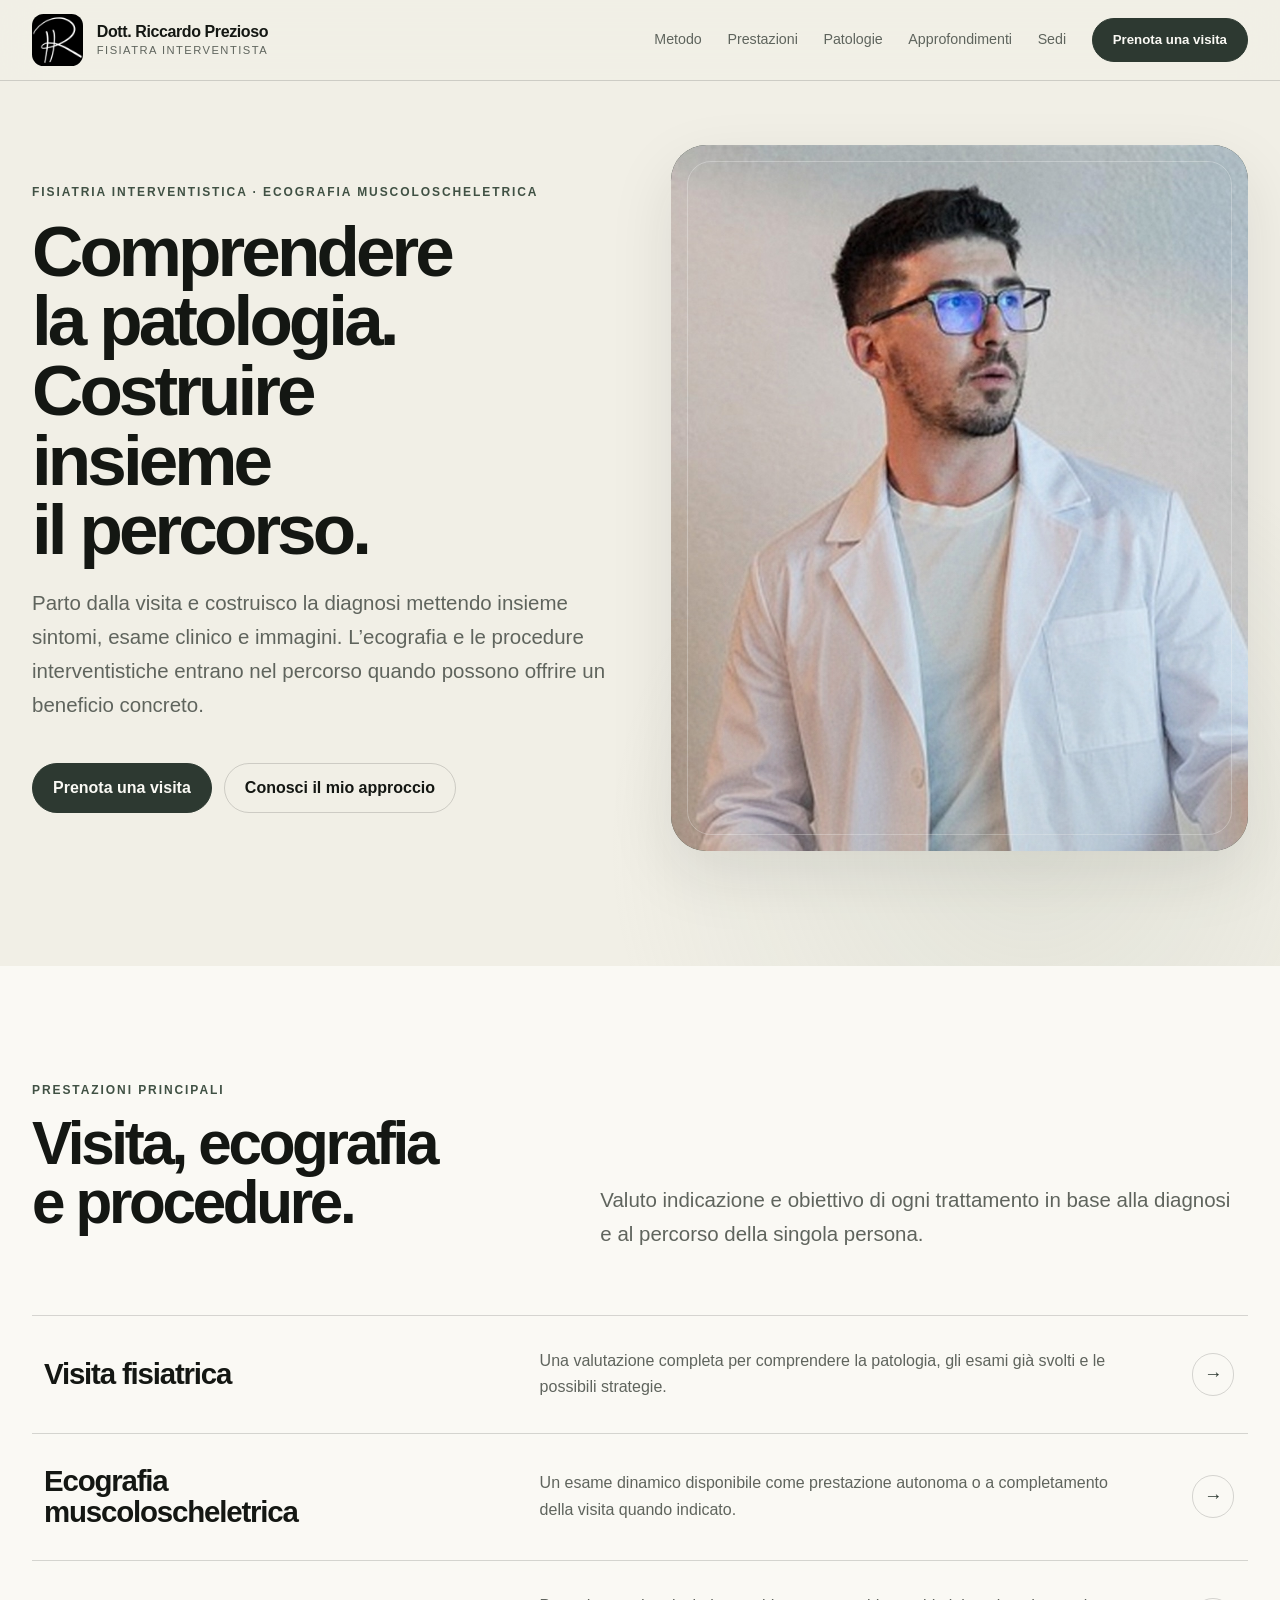
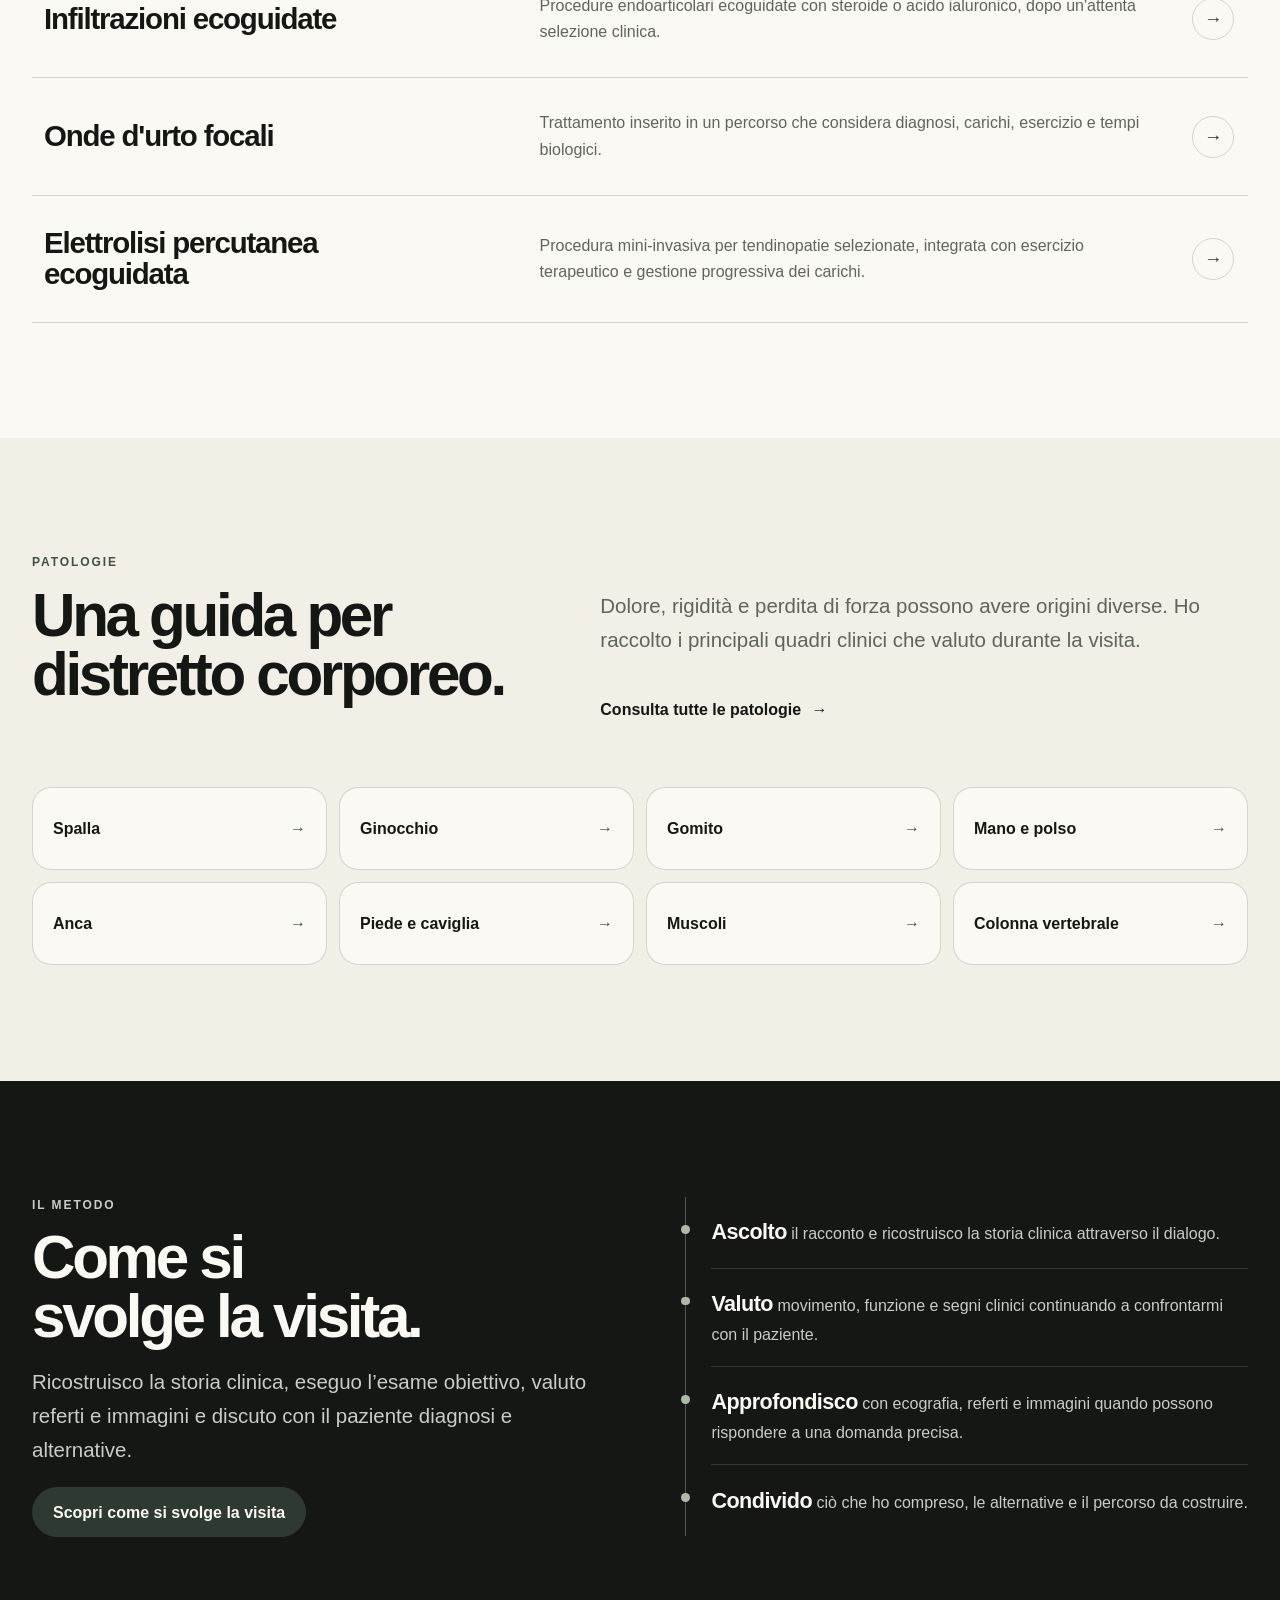
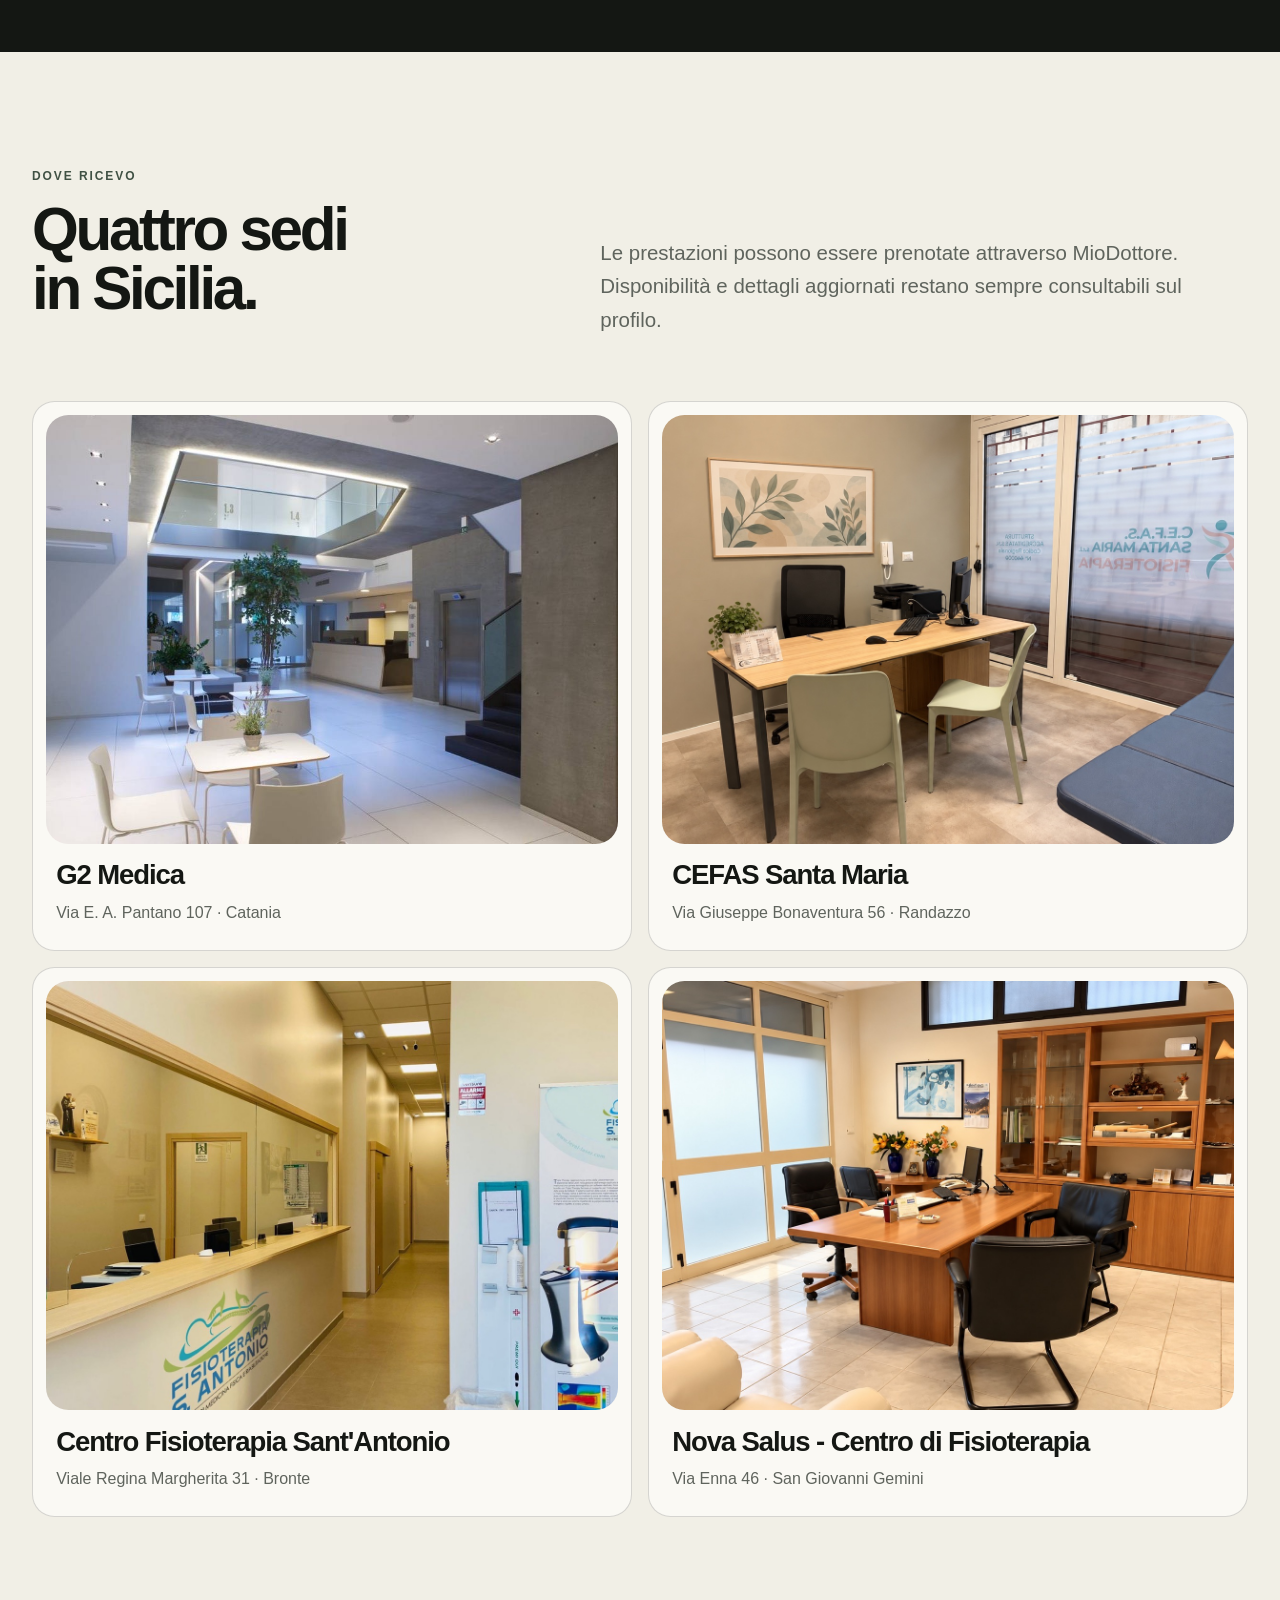
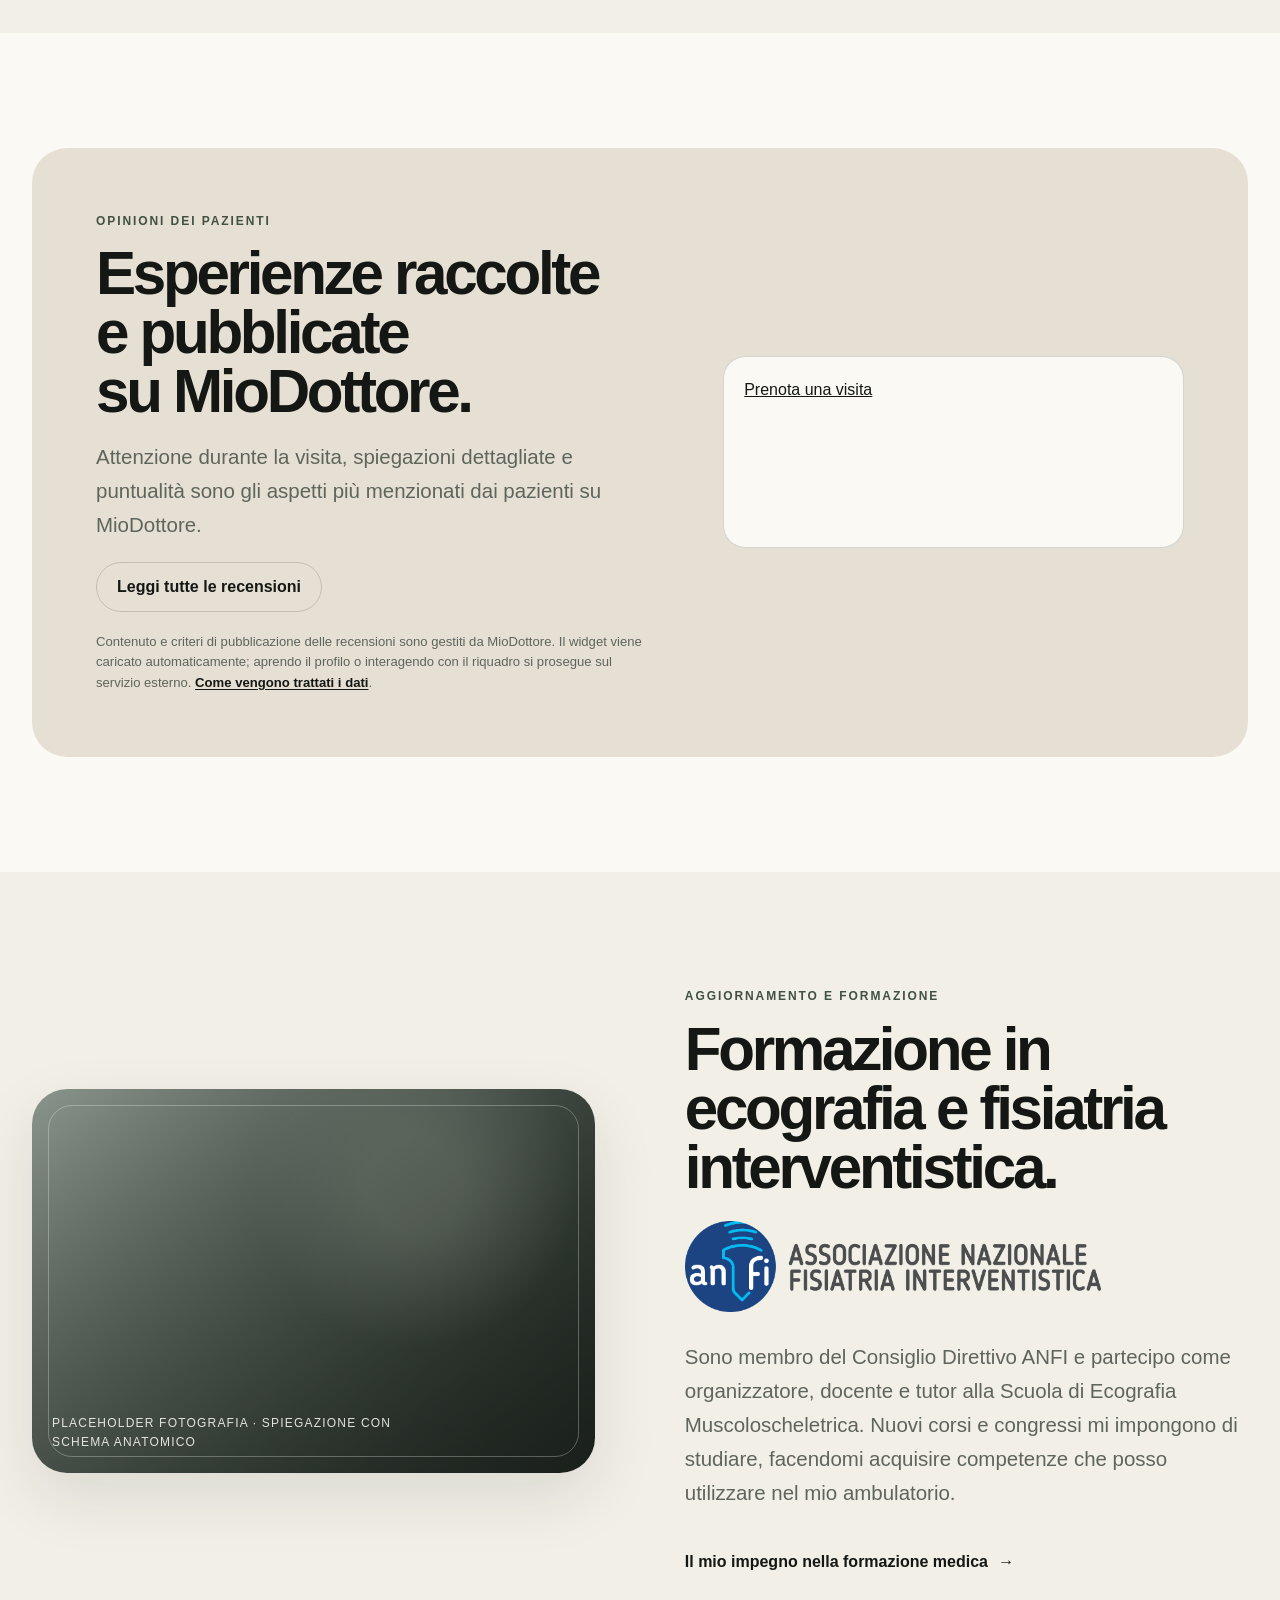
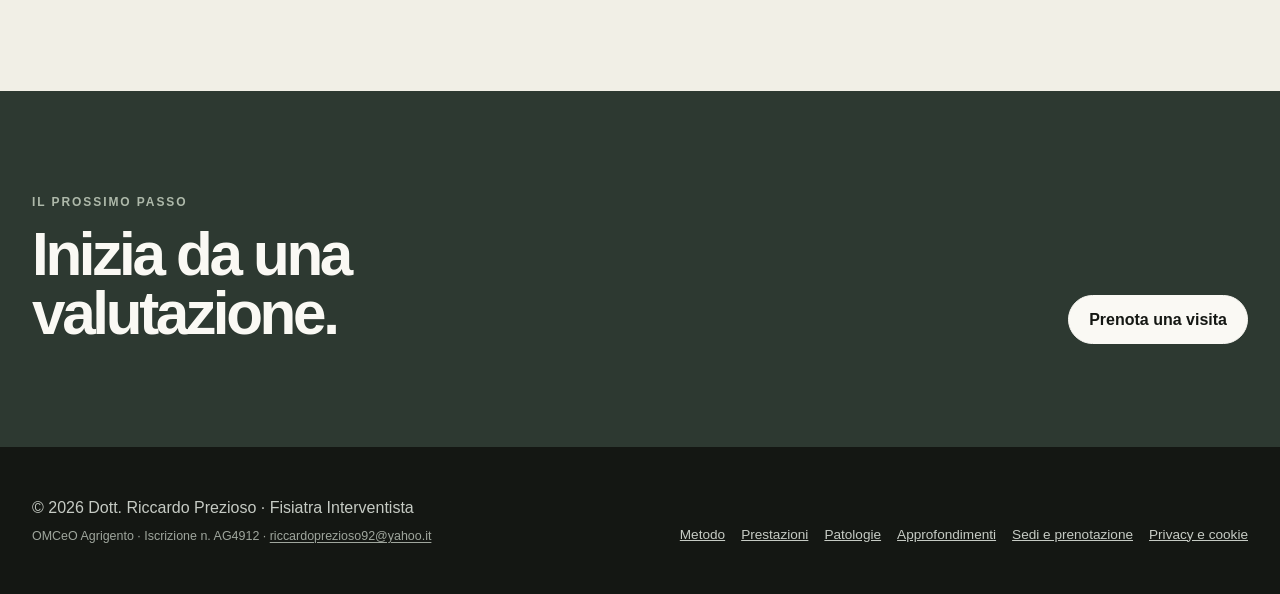
==== commit 0b926ca3: "Publish approved website snapshot" ====
--- a/index.html
+++ b/index.html
@@ -193,7 +193,7 @@
           <div class="hero-copy">
             <p class="eyebrow">Fisiatria interventistica · Ecografia muscoloscheletrica</p>
             <h1>Comprendere la patologia. Costruire insieme il percorso.</h1>
-            <p class="lead">Integro valutazione clinica, ecografia e procedure interventistiche nel percorso riabilitativo, coinvolgendo il paziente nelle decisioni.</p>
+            <p class="lead">Parto dalla visita e costruisco la diagnosi mettendo insieme sintomi, esame clinico e immagini. L’ecografia e le procedure interventistiche entrano nel percorso quando possono offrire un beneficio concreto.</p>
             <div class="hero-actions">
               <a class="button" href="sedi.html#prenota">Prenota una visita</a>
               <a class="button secondary" href="metodo.html">Conosci il mio approccio</a>
@@ -202,15 +202,6 @@
           <figure class="profile-photo hero-profile-photo">
             <img src="assets/images/riccardo-prezioso-camice.jpg" alt="Dott. Riccardo Prezioso in camice bianco" width="1254" height="1254" fetchpriority="high">
           </figure>
-        </div>
-      </section>
-
-      <section class="trust-strip" aria-label="Elementi principali del metodo">
-        <div class="container trust-grid">
-          <div class="trust-item"><strong>Ascolto</strong><span>Il racconto del paziente guida la valutazione.</span></div>
-          <div class="trust-item"><strong>Precisione</strong><span>Esame obiettivo e approfondimento ecografico.</span></div>
-          <div class="trust-item"><strong>Chiarezza</strong><span>Diagnosi e alternative spiegate senza fretta.</span></div>
-          <div class="trust-item"><strong>Collaborazione</strong><span>Un percorso costruito insieme.</span></div>
         </div>
       </section>
 
@@ -310,7 +301,7 @@
               <div class="location-copy"><h3>G2 Medica</h3><p>Via E. A. Pantano 107 · Catania</p></div>
             </a>
             <a class="location-card" href="sedi.html?sede=randazzo#prenota" aria-label="Consulta sede e disponibilità a Randazzo">
-              <div class="photo-placeholder center-photo" role="img" aria-label="Placeholder fotografia di CEFAS Santa Maria"><span>Foto centro · CEFAS Santa Maria</span></div>
+              <figure class="center-photo"><img src="assets/images/centro-cefas-randazzo.jpg" alt="Ambulatorio del CEFAS Santa Maria a Randazzo" width="1200" height="900" loading="lazy"></figure>
               <div class="location-copy"><h3>CEFAS Santa Maria</h3><p>Via Giuseppe Bonaventura 56 · Randazzo</p></div>
             </a>
             <a class="location-card" href="sedi.html?sede=bronte#prenota" aria-label="Consulta sede e disponibilità a Bronte">
@@ -348,7 +339,7 @@
             <p class="eyebrow">Aggiornamento e formazione</p>
             <h2>Formazione in ecografia e fisiatria interventistica.</h2>
             <img class="home-training-logo" src="assets/images/logo-anfi.png" alt="Associazione Nazionale Fisiatria Interventistica" width="687" height="150" loading="lazy" decoding="async">
-            <p class="lead">Sono membro del Consiglio Direttivo ANFI e partecipo come organizzatore, docente e tutor alla Scuola di Ecografia Muscoloscheletrica. Il confronto con altri medici e l’attività congressuale mantengono metodo e pratica in dialogo costante con le evidenze scientifiche.</p>
+            <p class="lead">Sono membro del Consiglio Direttivo ANFI e partecipo come organizzatore, docente e tutor alla Scuola di Ecografia Muscoloscheletrica. Nuovi corsi e congressi mi impongono di studiare, facendomi acquisire competenze che posso utilizzare nel mio ambulatorio.</p>
             <a class="article-link" href="metodo.html#formazione">Il mio impegno nella formazione medica <span aria-hidden="true">→</span></a>
           </div>
         </div>
--- a/assets/css/styles.css
+++ b/assets/css/styles.css
@@ -402,10 +402,107 @@
 .method-profile-photo {
   width: 100%;
   aspect-ratio: 1 / 1;
+  box-shadow: none;
 }
 
 .method-profile-photo img {
   object-position: 50% 38%;
+}
+
+.method-page-hero h1 {
+  max-width: 22ch;
+}
+
+.method-intro {
+  display: grid;
+  grid-template-columns: minmax(20rem, 0.82fr) minmax(0, 1.18fr);
+  align-items: center;
+  gap: clamp(3rem, 8vw, 8rem);
+}
+
+.method-intro-copy {
+  max-width: 43rem;
+}
+
+.method-context {
+  margin-bottom: 1.15rem;
+  color: var(--olive);
+  font-size: 1rem;
+  font-weight: 700;
+}
+
+.method-intro-copy h2 {
+  max-width: 18ch;
+  font-size: clamp(2.4rem, 3.65vw, 3.75rem);
+}
+
+.method-intro-copy > p:last-child {
+  margin-bottom: 0;
+}
+
+.method-sequence-section {
+  background: var(--paper);
+}
+
+.method-sequence {
+  display: grid;
+  gap: clamp(4.5rem, 9vw, 8rem);
+}
+
+.method-entry {
+  display: grid;
+  grid-template-columns: minmax(20rem, 0.9fr) minmax(0, 1.1fr);
+  align-items: start;
+  gap: clamp(2.5rem, 6vw, 6rem);
+}
+
+.method-entry h2 {
+  max-width: 18ch;
+  margin-bottom: 0;
+  font-size: clamp(2rem, 3.35vw, 3.35rem);
+  line-height: 1.02;
+}
+
+.method-entry-featured h2 {
+  max-width: 20ch;
+}
+
+.method-entry-copy {
+  max-width: 62ch;
+  color: #454a44;
+  font-size: clamp(1rem, 1.25vw, 1.12rem);
+  line-height: 1.78;
+}
+
+.method-entry-copy p:last-child {
+  margin-bottom: 0;
+}
+
+.method-decision {
+  display: grid;
+  grid-template-columns: minmax(20rem, 0.9fr) minmax(0, 1.1fr);
+  align-items: start;
+  gap: clamp(2.5rem, 8vw, 8rem);
+}
+
+.method-decision h2 {
+  max-width: 18ch;
+  margin-bottom: 0;
+  font-size: clamp(2.4rem, 3.65vw, 3.75rem);
+}
+
+.method-decision-copy {
+  max-width: 62ch;
+  font-size: clamp(1rem, 1.25vw, 1.12rem);
+  line-height: 1.78;
+}
+
+.method-decision-copy p:last-child {
+  margin-bottom: 0;
+}
+
+.method-sequence-closing {
+  gap: clamp(4rem, 8vw, 7rem);
 }
 
 .photo-placeholder::before,
@@ -449,50 +546,6 @@
   min-height: 13rem;
   border-radius: var(--radius-md);
   box-shadow: none;
-}
-
-.trust-strip {
-  position: relative;
-  z-index: 2;
-  margin-top: -3.25rem;
-  padding-bottom: clamp(4rem, 7vw, 7rem);
-}
-
-.trust-grid {
-  display: grid;
-  grid-template-columns: repeat(4, 1fr);
-  overflow: hidden;
-  background: var(--surface);
-  border: 1px solid var(--line);
-  border-radius: var(--radius-md);
-  box-shadow: 0 1.5rem 4rem rgba(20, 23, 19, 0.07);
-}
-
-.trust-item {
-  padding: 1.3rem;
-  border-right: 1px solid var(--line);
-}
-
-.trust-item:last-child {
-  border-right: 0;
-}
-
-.trust-item strong,
-.trust-item span {
-  display: block;
-}
-
-.trust-item strong {
-  margin-bottom: 0.25rem;
-  font-family: var(--display);
-  font-size: 1.1rem;
-  font-weight: 650;
-  letter-spacing: -0.025em;
-}
-
-.trust-item span {
-  color: var(--muted);
-  font-size: 0.86rem;
 }
 
 .section {
@@ -1361,7 +1414,7 @@
 }
 
 .professional-section {
-  background: var(--surface);
+  background: var(--paper-deep);
 }
 
 .professional-layout {
@@ -2363,6 +2416,9 @@
   .hero-grid,
   .section-heading,
   .split,
+  .method-intro,
+  .method-entry,
+  .method-decision,
   .review-panel,
   .booking-panel,
   .service-detail,
@@ -2373,6 +2429,25 @@
     grid-template-columns: 1fr;
   }
 
+  .method-intro {
+    gap: 3rem;
+  }
+
+  .method-profile-photo {
+    max-width: 34rem;
+  }
+
+  .method-entry,
+  .method-decision {
+    gap: 1.75rem;
+  }
+
+  .method-entry h2,
+  .method-entry-featured h2,
+  .method-decision h2 {
+    max-width: 22ch;
+  }
+
   .pathology-hero-note {
     max-width: 32rem;
   }
@@ -2453,22 +2528,15 @@
     min-height: 18rem;
   }
 
-  .trust-grid {
-    grid-template-columns: repeat(2, 1fr);
-  }
-
-  .trust-item:nth-child(2) {
-    border-right: 0;
-  }
-
-  .trust-item:nth-child(-n + 2) {
-    border-bottom: 1px solid var(--line);
-  }
 }
 
 @media (max-width: 620px) {
   .container {
     width: min(calc(100% - 1.25rem), var(--content));
+  }
+
+  .method-page .container {
+    width: min(calc(100% - 2rem), var(--content));
   }
 
   .brand-copy {
@@ -2498,8 +2566,7 @@
   }
 
   .location-grid,
-  .visit-timeline,
-  .trust-grid {
+  .visit-timeline {
     grid-template-columns: 1fr;
   }
 
@@ -2563,16 +2630,6 @@
     line-height: 1.65;
   }
 
-  .trust-item,
-  .trust-item:nth-child(2) {
-    border-right: 0;
-    border-bottom: 1px solid var(--line);
-  }
-
-  .trust-item:last-child {
-    border-bottom: 0;
-  }
-
   .cta-inner,
   .footer-grid {
     align-items: flex-start;
@@ -2663,6 +2720,41 @@
     font-size: clamp(2.1rem, 9.5vw, 3rem);
   }
 
+  .method-page-hero h1 {
+    max-width: 19ch;
+    font-size: clamp(2.05rem, 8.8vw, 2.75rem);
+    line-height: 1.02;
+  }
+
+  .method-intro-section {
+    padding-top: 2rem;
+  }
+
+  .method-context {
+    margin-bottom: 0.8rem;
+  }
+
+  .method-sequence {
+    gap: 4rem;
+  }
+
+  .method-entry,
+  .method-decision {
+    gap: 1.35rem;
+  }
+
+  .method-entry h2,
+  .method-entry-featured h2,
+  .method-decision h2 {
+    max-width: none;
+    font-size: clamp(1.85rem, 8vw, 2.35rem);
+  }
+
+  .method-entry-copy {
+    font-size: 1rem;
+    line-height: 1.72;
+  }
+
   .section {
     padding: 3.75rem 0;
   }
@@ -2732,10 +2824,6 @@
 
   .article-link {
     margin-top: 0.75rem;
-  }
-
-  .trust-strip {
-    margin-top: -1.5rem;
   }
 
   .article-copy p {
